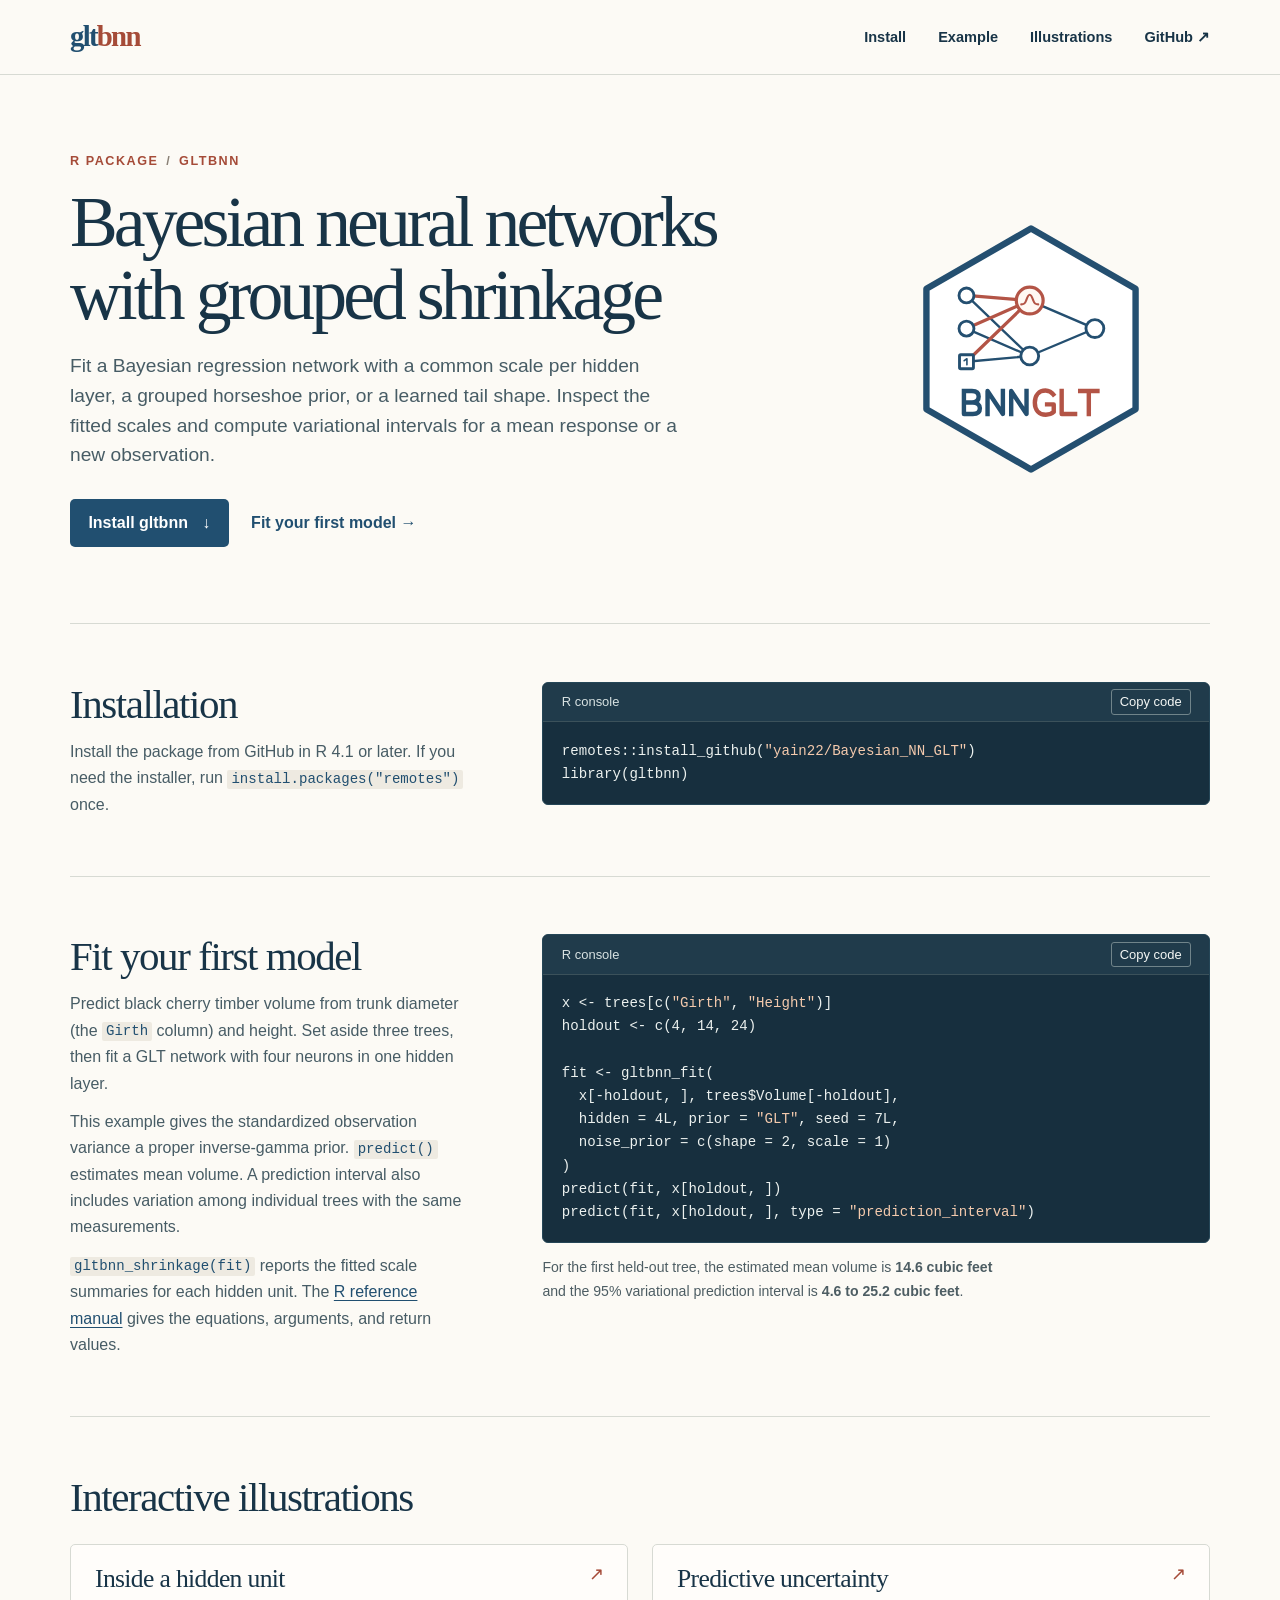
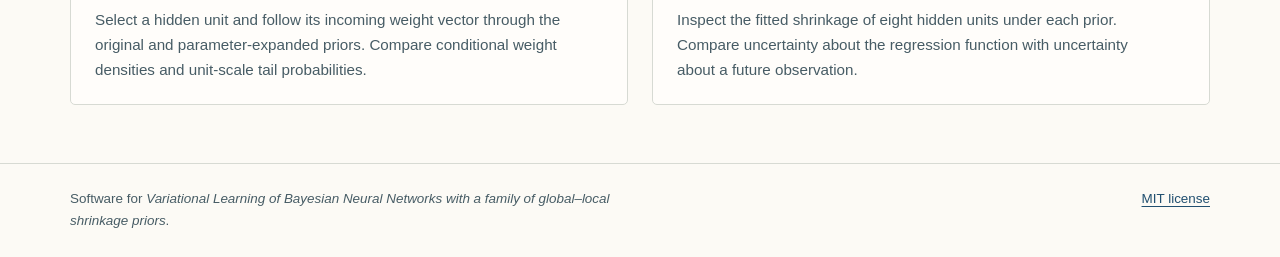
==== docs/index.html @ d86514db "Publish installable gltbnn R package with mathematical and fitted regression illustrations" ====
<!doctype html>
<html lang="en">
<head>
  <meta charset="utf-8">
  <meta name="viewport" content="width=device-width, initial-scale=1">
  <meta name="description" content="Install gltbnn, an R package for Gaussian regression with Bayesian neural networks and grouped shrinkage priors. Fit a model and explore two interactive illustrations.">
  <title>gltbnn · Bayesian neural networks in R</title>
  <link rel="icon" href="assets/mark.svg" type="image/svg+xml">
  <link rel="stylesheet" href="package.css">
</head>
<body>
<a class="skip" href="#content">Skip to content</a>
<header class="topbar">
  <div class="wrap bar-inner">
    <a class="wordmark" href="./" aria-label="gltbnn home">glt<span>bnn</span></a>
    <nav aria-label="Main navigation">
      <a href="#install">Install</a>
      <a href="#example">Example</a>
      <a href="#illustrations">Illustrations</a>
      <a href="https://github.com/yain22/Bayesian_NN_GLT">GitHub <span aria-hidden="true">↗</span></a>
    </nav>
  </div>
</header>

<main id="content" class="wrap">
  <section class="hero" aria-labelledby="hero-title">
    <div class="hero-copy">
      <p class="kicker">R package <span aria-hidden="true">/</span> gltbnn</p>
      <h1 id="hero-title">Bayesian neural networks with grouped shrinkage</h1>
      <p class="intro">Fit a Bayesian regression network with a common scale per hidden layer, a grouped horseshoe prior, or a learned tail shape. Inspect the fitted scales and compute variational intervals for a mean response or a new observation.</p>
      <div class="actions">
        <a class="button" href="#install">Install gltbnn <span aria-hidden="true">↓</span></a>
        <a class="text-link" href="#example">Fit your first model <span aria-hidden="true">→</span></a>
      </div>
    </div>
    <div class="hero-mark"><img src="assets/mark.svg" width="360" height="408" alt="BNN GLT hexagon showing three connections entering one hidden unit"></div>
  </section>

  <section id="install" class="section-grid" aria-labelledby="install-title">
    <div><h2 id="install-title">Installation</h2>
      <p>Install the package from GitHub in R&nbsp;4.1 or later. If you need the installer, run <code>install.packages("remotes")</code> once.</p>
    </div>
    <div class="codebox">
      <div class="codebar"><span>R console</span><button class="copy" hidden type="button" data-code="install-code">Copy code</button></div>
      <pre><code id="install-code">remotes::install_github(<span class="str">"yain22/Bayesian_NN_GLT"</span>)
library(gltbnn)</code></pre>
    </div>
  </section>

  <section id="example" class="section-grid" aria-labelledby="example-title">
    <div><h2 id="example-title">Fit your first model</h2>
      <p>Predict black cherry timber volume from trunk diameter (the <code>Girth</code> column) and height. Set aside three trees, then fit a GLT network with four neurons in one hidden layer.</p>
      <p>This example gives the standardized observation variance a proper inverse-gamma prior. <code>predict()</code> estimates mean volume. A prediction interval also includes variation among individual trees with the same measurements.</p>
      <p><code>gltbnn_shrinkage(fit)</code> reports the fitted scale summaries for each hidden unit. The <a href="reference.pdf">R reference manual</a> gives the equations, arguments, and return values.</p>
    </div>
    <div>
      <div class="codebox">
        <div class="codebar"><span>R console</span><button class="copy" hidden type="button" data-code="fit-code">Copy code</button></div>
        <pre><code id="fit-code">x &lt;- trees[c(<span class="str">"Girth"</span>, <span class="str">"Height"</span>)]
holdout &lt;- c(4, 14, 24)

fit &lt;- gltbnn_fit(
  x[-holdout, ], trees$Volume[-holdout],
  hidden = 4L, prior = <span class="str">"GLT"</span>, seed = 7L,
  noise_prior = c(shape = 2, scale = 1)
)
predict(fit, x[holdout, ])
predict(fit, x[holdout, ], type = <span class="str">"prediction_interval"</span>)</code></pre>
      </div>
      <p class="result-note">For the first held-out tree, the estimated mean volume is <strong>14.6 cubic feet</strong> and the 95% variational prediction interval is <strong>4.6 to 25.2 cubic feet</strong>.</p>
    </div>
  </section>

  <section id="illustrations" class="illustrations" aria-labelledby="illustrations-title">
    <h2 id="illustrations-title">Interactive illustrations</h2>
    <div class="illustration-grid">
      <a href="illustration/" class="topic">
        <h3>Inside a hidden unit <span aria-hidden="true">↗</span></h3>
        <p>Select a hidden unit and follow its incoming weight vector through the original and parameter-expanded priors. Compare conditional weight densities and unit-scale tail probabilities.</p>
      </a>
      <a href="prediction/" class="topic">
        <h3>Predictive uncertainty <span aria-hidden="true">↗</span></h3>
        <p>Inspect the fitted shrinkage of eight hidden units under each prior. Compare uncertainty about the regression function with uncertainty about a future observation.</p>
      </a>
    </div>
  </section>
</main>

<footer><div class="wrap footer-inner"><p>Software for <cite>Variational Learning of Bayesian Neural Networks with a family of global–local shrinkage priors</cite>.</p><a href="https://github.com/yain22/Bayesian_NN_GLT/blob/main/LICENSE.md">MIT license</a></div></footer>
<div id="copy-status" class="sr-only" role="status"></div>
<script>
  if (navigator.clipboard) {
    document.querySelectorAll("[data-code]").forEach((button) => {
      button.hidden = false;
      button.addEventListener("click", async () => {
        const code = document.getElementById(button.dataset.code);
        const status = document.getElementById("copy-status");
        try {
          await navigator.clipboard.writeText(code.textContent);
          button.textContent = "Copied";
          status.textContent = "Code copied to the clipboard.";
        } catch {
          const range = document.createRange();
          range.selectNodeContents(code);
          const selection = window.getSelection();
          selection.removeAllRanges();
          selection.addRange(range);
          button.textContent = "Code selected";
          status.textContent = "Code selected. Use your copy shortcut.";
        }
        window.setTimeout(() => { button.textContent = "Copy code"; }, 2000);
      });
    });
  }
</script>
</body>
</html>
---- docs/package.css ----
:root {
  --paper: #fcfaf5;
  --ink: #183447;
  --navy: #214f70;
  --rust: #a54b38;
  --muted: #475c65;
  --rule: #d7dad3;
  --serif: "Baskervville", "Iowan Old Style", "Palatino Linotype", Palatino, Georgia, serif;
  --sans: "Inter", "Segoe UI", Arial, sans-serif;
  --mono: "IBM Plex Mono", Consolas, monospace;
}
* { box-sizing: border-box; }
html { scroll-padding-top: 1rem; }
body { margin: 0; background: var(--paper); color: var(--ink); font: 1rem/1.65 var(--sans); }
a { color: var(--navy); text-underline-offset: .2em; }
a:hover { color: var(--rust); }
a:focus-visible, button:focus-visible { outline: 3px solid #d1884e; outline-offset: 5px; }
.wrap { width: min(1140px, calc(100% - clamp(2rem, 9vw, 8rem))); margin-inline: auto; }
.topbar { border-bottom: 1px solid var(--rule); }
.bar-inner, .footer-inner, .actions, nav { display: flex; align-items: center; }
.bar-inner { justify-content: space-between; min-height: 4.6rem; gap: 1rem; }
.wordmark { font: bold 1.8rem/1 var(--serif); letter-spacing: -.06em; text-decoration: none; }
.wordmark span { color: var(--rust); }
nav { flex-wrap: wrap; justify-content: flex-end; gap: clamp(.75rem, 2.5vw, 2.25rem); }
nav a { font-size: .91rem; font-weight: 600; color: var(--ink); text-decoration: none; }
nav a:hover, .text-link:hover, footer a:hover { text-decoration: underline; }
.hero { display: grid; grid-template-columns: minmax(0, 1.6fr) minmax(0, .8fr); align-items: center; gap: clamp(1rem, 5vw, 5rem); padding-block: clamp(2.5rem, 6vw, 5rem); }
.kicker { margin: 0 0 .85rem; color: var(--rust); text-transform: uppercase; font-size: .79rem; font-weight: 700; letter-spacing: .12em; }
.kicker span { padding-inline: .22em; color: #8a8176; }
h1, h2, h3 { font-family: var(--serif); font-weight: 500; color: var(--ink); }
h1 { margin: 0; font-size: clamp(2.8rem, 5.6vw, 5rem); line-height: 1.02; letter-spacing: -.055em; text-wrap: balance; }
.intro { margin: 1.2rem 0 0; max-width: 57ch; font-size: clamp(1.03rem, 1.6vw, 1.2rem); color: var(--muted); line-height: 1.55; }
.actions { gap: 1.4rem; flex-wrap: wrap; margin-top: 1.8rem; }
.button { display: inline-flex; align-items: center; gap: .9rem; background: var(--navy); color: #fff; border-radius: 5px; padding: .66rem 1.15rem; text-decoration: none; font-weight: 600; }
.button:hover { background: #163d55; color: #fff; }
.text-link { font-weight: 600; text-decoration: none; }
.hero-mark { display: grid; place-items: center; }
.hero-mark img { width: clamp(135px, 19vw, 230px); max-width: 96%; height: auto; }
.section-grid, .illustrations { border-top: 1px solid var(--rule); padding-block: clamp(2rem, 5vw, 3.6rem); }
.section-grid { display: grid; grid-template-columns: minmax(0, .8fr) minmax(0, 1.35fr); column-gap: clamp(2rem, 6vw, 6rem); align-items: start; }
h2 { margin: 0 0 .6rem; font-size: clamp(1.85rem, 3.2vw, 2.75rem); line-height: 1.1; letter-spacing: -.035em; }
.section-grid p, .topic p { margin: .75rem 0 0; max-width: 58ch; color: var(--muted); }
code { font-family: var(--mono); }
p code { color: var(--navy); background: #eeeae1; padding: .1em .28em; border-radius: .15em; font-size: .88em; overflow-wrap: anywhere; }
.codebox { min-width: 0; border: 1px solid #254657; border-radius: 6px; overflow: hidden; background: #172f3e; color: #ecf1ef; }
.codebar { display: flex; align-items: center; justify-content: space-between; min-height: 2.45rem; padding: 0 1.15rem; border-bottom: 1px solid #3b515a; background: #203b4b; color: #d8e2e2; font: .81rem/1.2 var(--sans); }
.copy { background: transparent; border: 1px solid #70848a; color: #f4f7f5; padding: .25rem .5rem; border-radius: 3px; font: inherit; cursor: pointer; }
.copy:hover { background: #335466; }
pre { margin: 0; padding: 1.1rem 1.15rem; font: .88rem/1.65 var(--mono); overflow-x: auto; tab-size: 2; }
.str { color: #f4caad; }
.section-grid .result-note { color: #4d5d63; font-size: .88rem; margin-top: .85rem; }
.illustration-grid { display: grid; grid-template-columns: 1fr 1fr; gap: 1.5rem; margin-top: 1.5rem; }
.topic { padding: 1.2rem 1.5rem 1.4rem; text-decoration: none; border: 1px solid var(--rule); border-radius: 5px; background: #fffdfa; }
.topic:hover { border-color: #7390a0; }
h3 { display: flex; justify-content: space-between; gap: 1rem; font-size: 1.6rem; line-height: 1.2; letter-spacing: -.025em; margin: 0; }
.topic h3 span { font: 1.1rem var(--sans); color: var(--rust); }
.topic p { font-size: .95rem; }
footer { border-top: 1px solid var(--rule); }
.footer-inner { align-items: baseline; justify-content: space-between; gap: 2rem; padding-block: 1.5rem; color: var(--muted); font-size: .84rem; }
.footer-inner p { margin: 0; max-width: 75ch; }
.footer-inner a { white-space: nowrap; }
.sr-only, .skip:not(:focus) { position: absolute; width: 1px; height: 1px; clip-path: inset(50%); overflow: hidden; white-space: nowrap; }
.skip:focus { position: absolute; top: .5rem; left: .5rem; padding: .5rem; background: white; }
@media (max-width: 760px) {
  .section-grid { grid-template-columns: minmax(0, 1fr); gap: 1.2rem; }
  .hero { grid-template-columns: minmax(0, 1fr) minmax(110px, .36fr); }
  .illustration-grid { gap: .8rem; }
}
@media (max-width: 560px) {
  .bar-inner { padding-block: .85rem; align-items: baseline; flex-wrap: wrap; gap: .6rem 1rem; }
  nav a { font-size: .82rem; }
  .hero { grid-template-columns: 1fr; position: relative; padding-top: 1.9rem; }
  .hero-mark { position: absolute; top: 1rem; right: 0; }
  .hero-mark img { width: 55px; }
  .kicker { margin-bottom: 1.5rem; }
  h1 { font-size: clamp(2.5rem, 9.5vw, 3.1rem); }
  .intro { margin-top: .9rem; }
  .actions { gap: 1rem; margin-top: 1.25rem; }
  .illustration-grid { grid-template-columns: 1fr; }
  .footer-inner { flex-wrap: wrap; gap: .75rem; }
  pre { padding: .85rem; font-size: .79rem; }
}
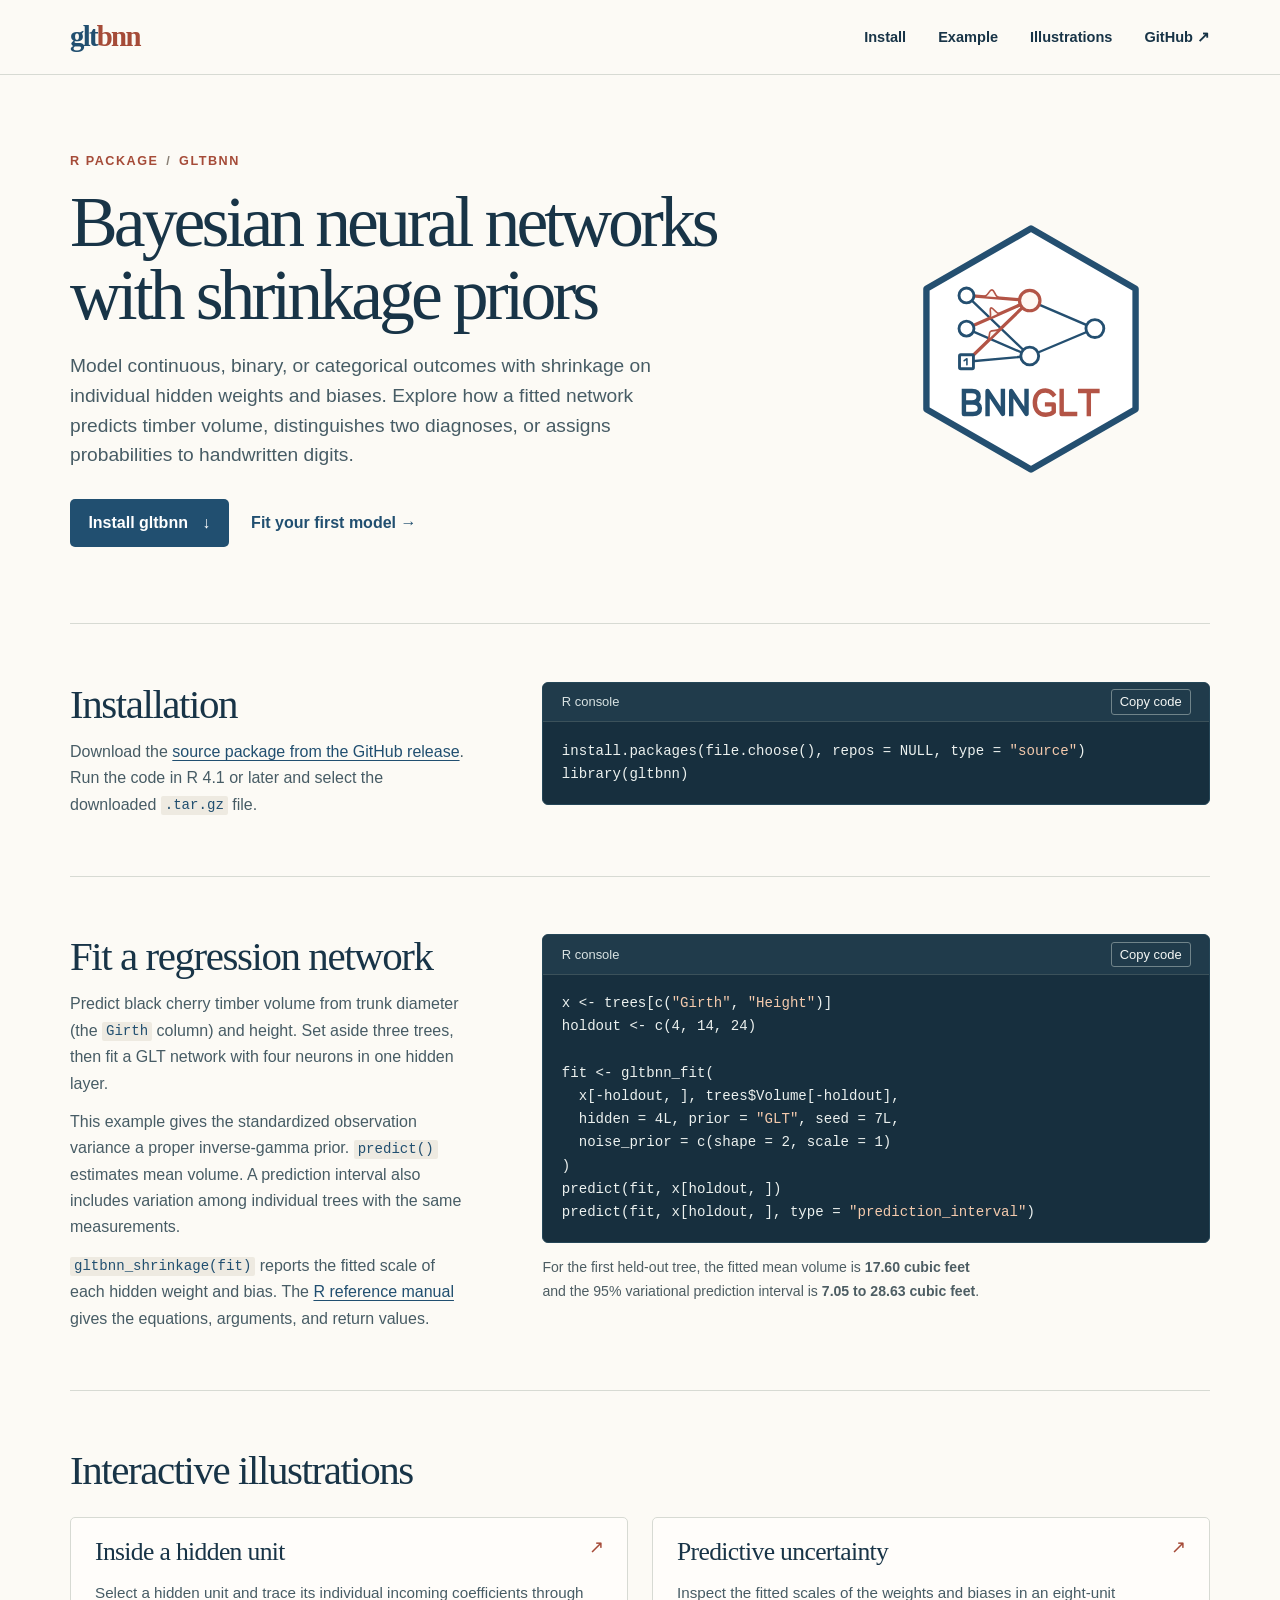
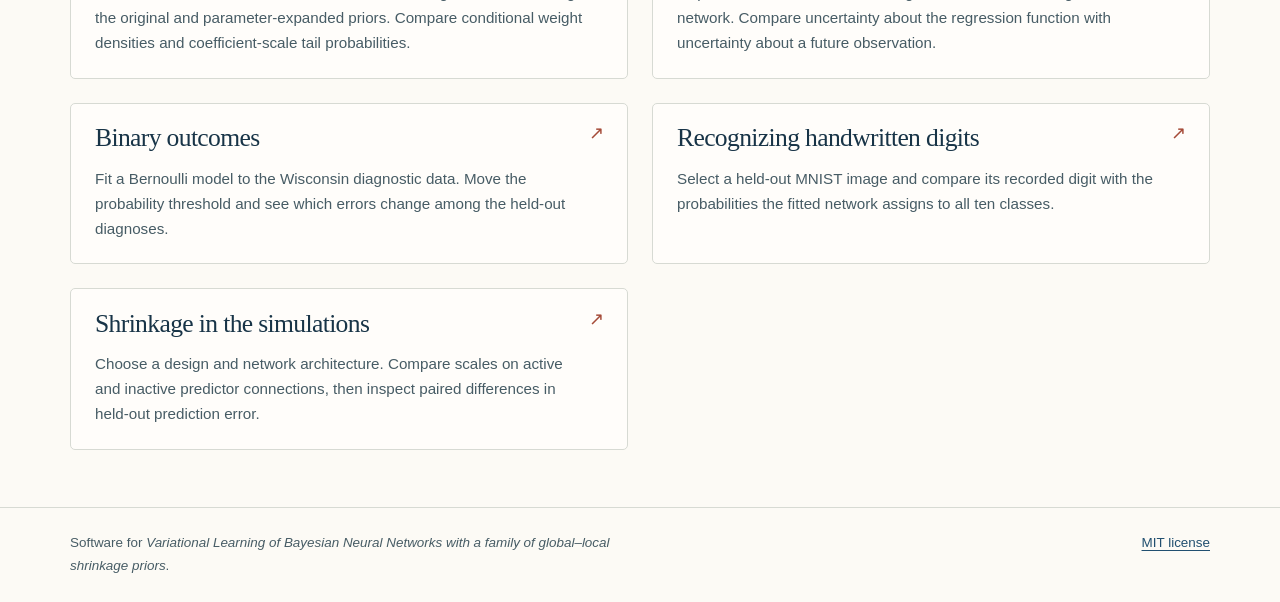
==== commit 9e3a10c3: "Fit coefficient-specific shrinkage priors and publish verified examples" ====
--- a/docs/index.html
+++ b/docs/index.html
@@ -3,7 +3,7 @@
 <head>
   <meta charset="utf-8">
   <meta name="viewport" content="width=device-width, initial-scale=1">
-  <meta name="description" content="Install gltbnn, an R package for Gaussian regression with Bayesian neural networks and grouped shrinkage priors. Fit a model and explore two interactive illustrations.">
+  <meta name="description" content="Fit Bayesian neural networks with shrinkage on individual weights and biases in R. Explore Gaussian regression, binary classification and handwritten digit recognition.">
   <title>gltbnn · Bayesian neural networks in R</title>
   <link rel="icon" href="assets/mark.svg" type="image/svg+xml">
   <link rel="stylesheet" href="package.css">
@@ -26,8 +26,8 @@
   <section class="hero" aria-labelledby="hero-title">
     <div class="hero-copy">
       <p class="kicker">R package <span aria-hidden="true">/</span> gltbnn</p>
-      <h1 id="hero-title">Bayesian neural networks with grouped shrinkage</h1>
-      <p class="intro">Fit a Bayesian regression network with a common scale per hidden layer, a grouped horseshoe prior, or a learned tail shape. Inspect the fitted scales and compute variational intervals for a mean response or a new observation.</p>
+      <h1 id="hero-title">Bayesian neural networks with shrinkage priors</h1>
+      <p class="intro">Model continuous, binary, or categorical outcomes with shrinkage on individual hidden weights and biases. Explore how a fitted network predicts timber volume, distinguishes two diagnoses, or assigns probabilities to handwritten digits.</p>
       <div class="actions">
         <a class="button" href="#install">Install gltbnn <span aria-hidden="true">↓</span></a>
         <a class="text-link" href="#example">Fit your first model <span aria-hidden="true">→</span></a>
@@ -38,20 +38,20 @@
 
   <section id="install" class="section-grid" aria-labelledby="install-title">
     <div><h2 id="install-title">Installation</h2>
-      <p>Install the package from GitHub in R&nbsp;4.1 or later. If you need the installer, run <code>install.packages("remotes")</code> once.</p>
+      <p>Download the <a href="https://github.com/yain22/Bayesian_NN_GLT/releases/latest">source package from the GitHub release</a>. Run the code in R&nbsp;4.1 or later and select the downloaded <code>.tar.gz</code> file.</p>
     </div>
     <div class="codebox">
       <div class="codebar"><span>R console</span><button class="copy" hidden type="button" data-code="install-code">Copy code</button></div>
-      <pre><code id="install-code">remotes::install_github(<span class="str">"yain22/Bayesian_NN_GLT"</span>)
+      <pre><code id="install-code">install.packages(file.choose(), repos = NULL, type = <span class="str">"source"</span>)
 library(gltbnn)</code></pre>
     </div>
   </section>
 
   <section id="example" class="section-grid" aria-labelledby="example-title">
-    <div><h2 id="example-title">Fit your first model</h2>
+    <div><h2 id="example-title">Fit a regression network</h2>
       <p>Predict black cherry timber volume from trunk diameter (the <code>Girth</code> column) and height. Set aside three trees, then fit a GLT network with four neurons in one hidden layer.</p>
       <p>This example gives the standardized observation variance a proper inverse-gamma prior. <code>predict()</code> estimates mean volume. A prediction interval also includes variation among individual trees with the same measurements.</p>
-      <p><code>gltbnn_shrinkage(fit)</code> reports the fitted scale summaries for each hidden unit. The <a href="reference.pdf">R reference manual</a> gives the equations, arguments, and return values.</p>
+      <p><code>gltbnn_shrinkage(fit)</code> reports the fitted scale of each hidden weight and bias. The <a href="reference.pdf">R reference manual</a> gives the equations, arguments, and return values.</p>
     </div>
     <div>
       <div class="codebox">
@@ -67,7 +67,7 @@
 predict(fit, x[holdout, ])
 predict(fit, x[holdout, ], type = <span class="str">"prediction_interval"</span>)</code></pre>
       </div>
-      <p class="result-note">For the first held-out tree, the estimated mean volume is <strong>14.6 cubic feet</strong> and the 95% variational prediction interval is <strong>4.6 to 25.2 cubic feet</strong>.</p>
+      <p class="result-note">For the first held-out tree, the fitted mean volume is <strong>17.60 cubic feet</strong> and the 95% variational prediction interval is <strong>7.05 to 28.63 cubic feet</strong>.</p>
     </div>
   </section>
 
@@ -76,11 +76,23 @@
     <div class="illustration-grid">
       <a href="illustration/" class="topic">
         <h3>Inside a hidden unit <span aria-hidden="true">↗</span></h3>
-        <p>Select a hidden unit and follow its incoming weight vector through the original and parameter-expanded priors. Compare conditional weight densities and unit-scale tail probabilities.</p>
+        <p>Select a hidden unit and trace its individual incoming coefficients through the original and parameter-expanded priors. Compare conditional weight densities and coefficient-scale tail probabilities.</p>
       </a>
       <a href="prediction/" class="topic">
         <h3>Predictive uncertainty <span aria-hidden="true">↗</span></h3>
-        <p>Inspect the fitted shrinkage of eight hidden units under each prior. Compare uncertainty about the regression function with uncertainty about a future observation.</p>
+        <p>Inspect the fitted scales of the weights and biases in an eight-unit network. Compare uncertainty about the regression function with uncertainty about a future observation.</p>
+      </a>
+      <a href="classification/#binary" class="topic">
+        <h3>Binary outcomes <span aria-hidden="true">↗</span></h3>
+        <p>Fit a Bernoulli model to the Wisconsin diagnostic data. Move the probability threshold and see which errors change among the held-out diagnoses.</p>
+      </a>
+      <a href="classification/#mnist" class="topic">
+        <h3>Recognizing handwritten digits <span aria-hidden="true">↗</span></h3>
+        <p>Select a held-out MNIST image and compare its recorded digit with the probabilities the fitted network assigns to all ten classes.</p>
+      </a>
+      <a href="study/" class="topic">
+        <h3>Shrinkage in the simulations <span aria-hidden="true">↗</span></h3>
+        <p>Choose a design and network architecture. Compare scales on active and inactive predictor connections, then inspect paired differences in held-out prediction error.</p>
       </a>
     </div>
   </section>
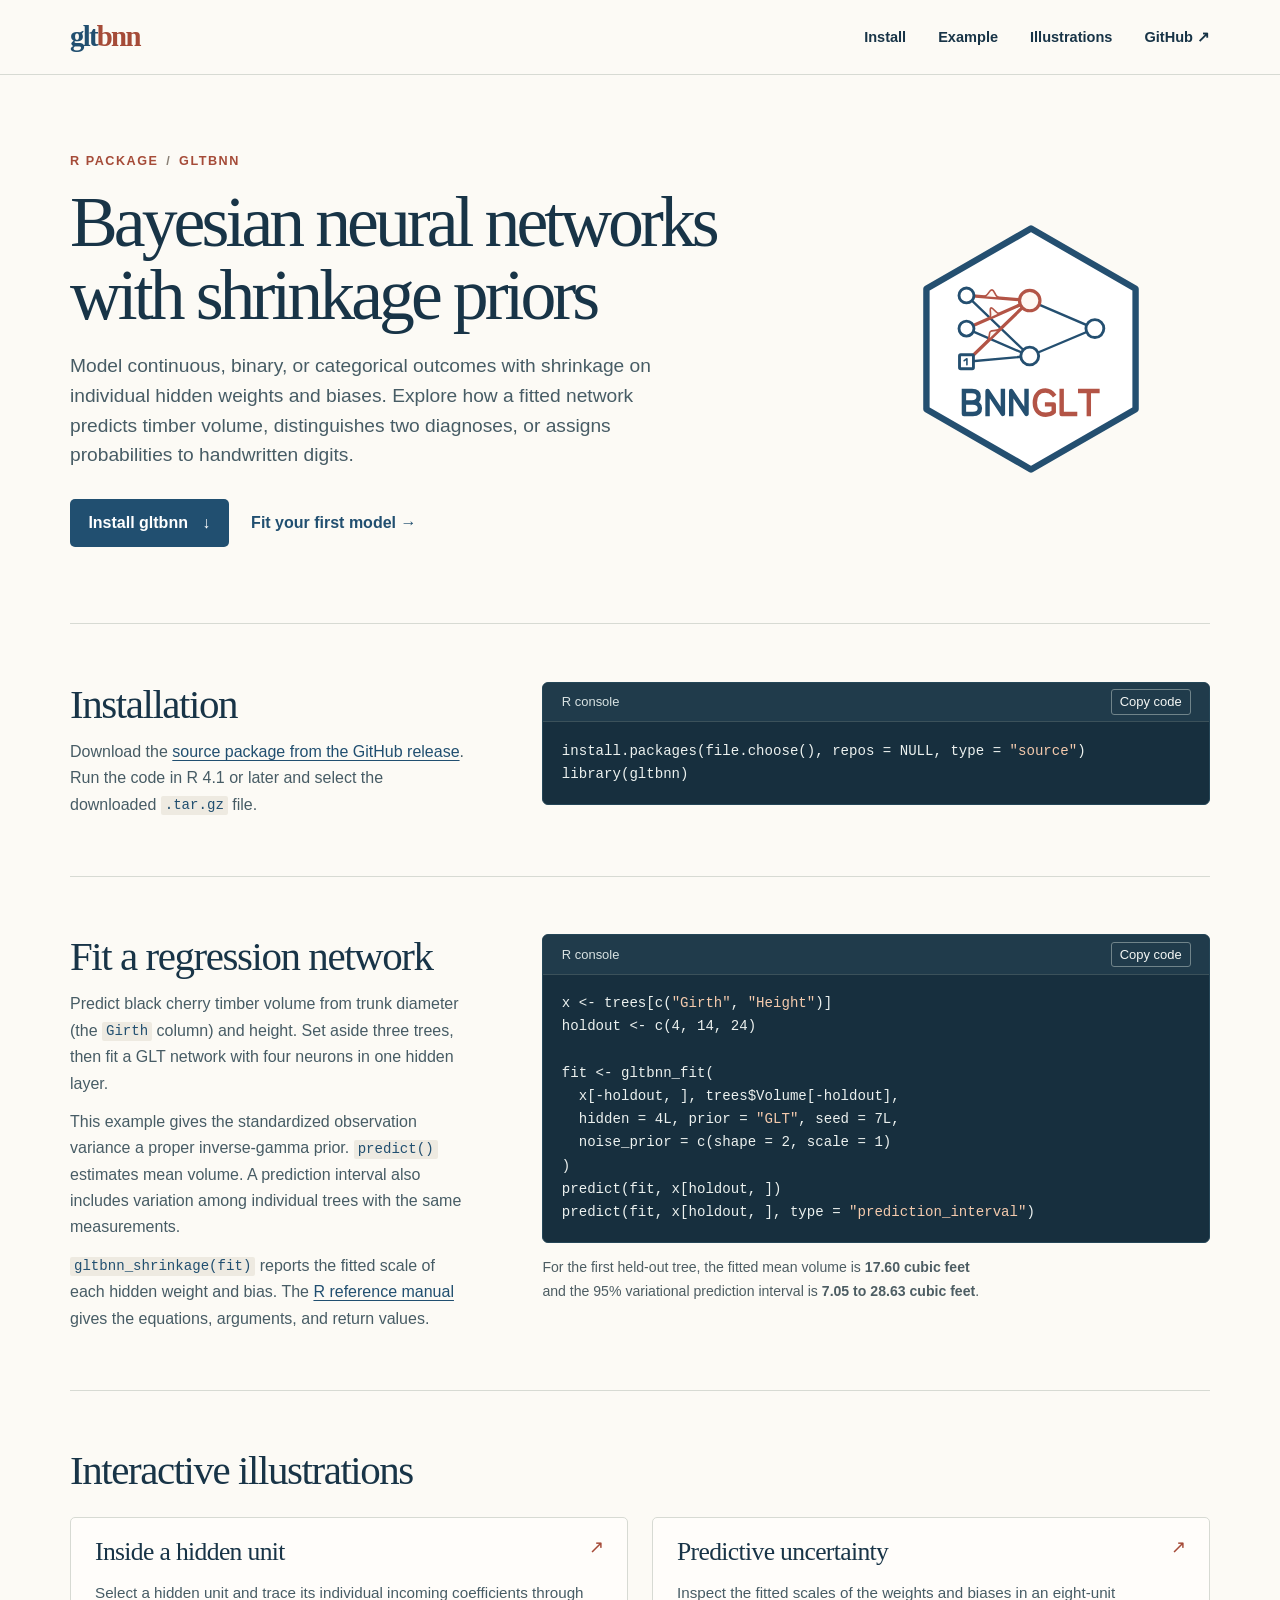
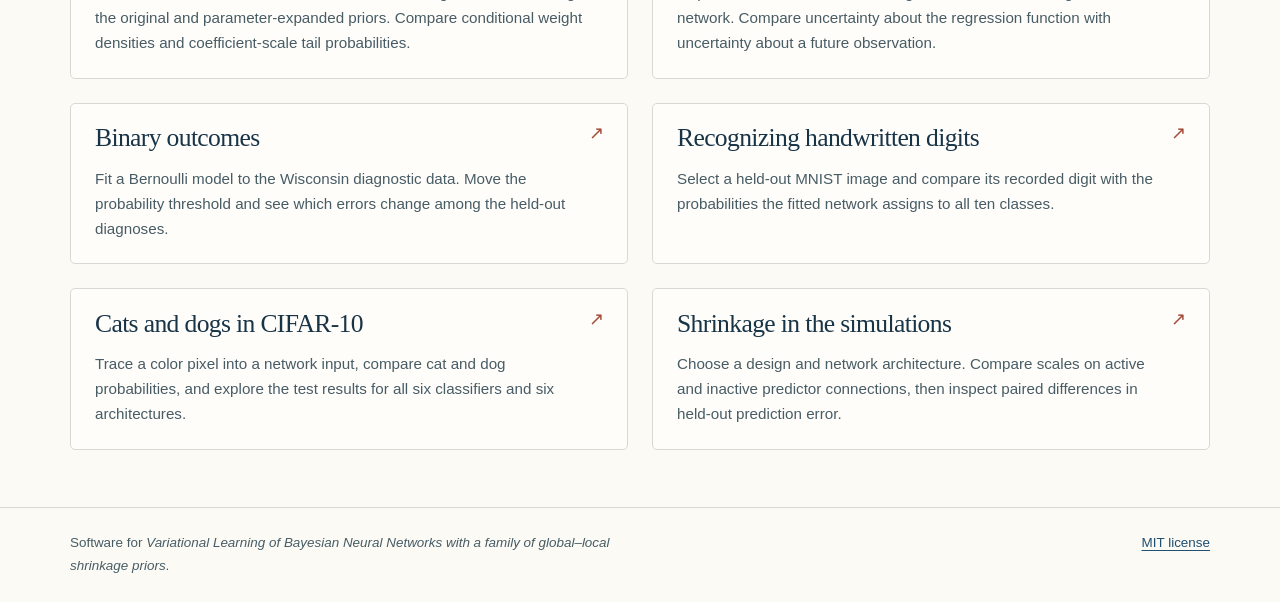
==== commit b9f4b414: "Add reproducible CIFAR-10 cat and dog classification explorer" ====
--- a/docs/index.html
+++ b/docs/index.html
@@ -90,6 +90,10 @@
         <h3>Recognizing handwritten digits <span aria-hidden="true">↗</span></h3>
         <p>Select a held-out MNIST image and compare its recorded digit with the probabilities the fitted network assigns to all ten classes.</p>
       </a>
+      <a href="classification/cifar/" class="topic">
+        <h3>Cats and dogs in CIFAR-10 <span aria-hidden="true">↗</span></h3>
+        <p>Trace a color pixel into a network input, compare cat and dog probabilities, and explore the test results for all six classifiers and six architectures.</p>
+      </a>
       <a href="study/" class="topic">
         <h3>Shrinkage in the simulations <span aria-hidden="true">↗</span></h3>
         <p>Choose a design and network architecture. Compare scales on active and inactive predictor connections, then inspect paired differences in held-out prediction error.</p>
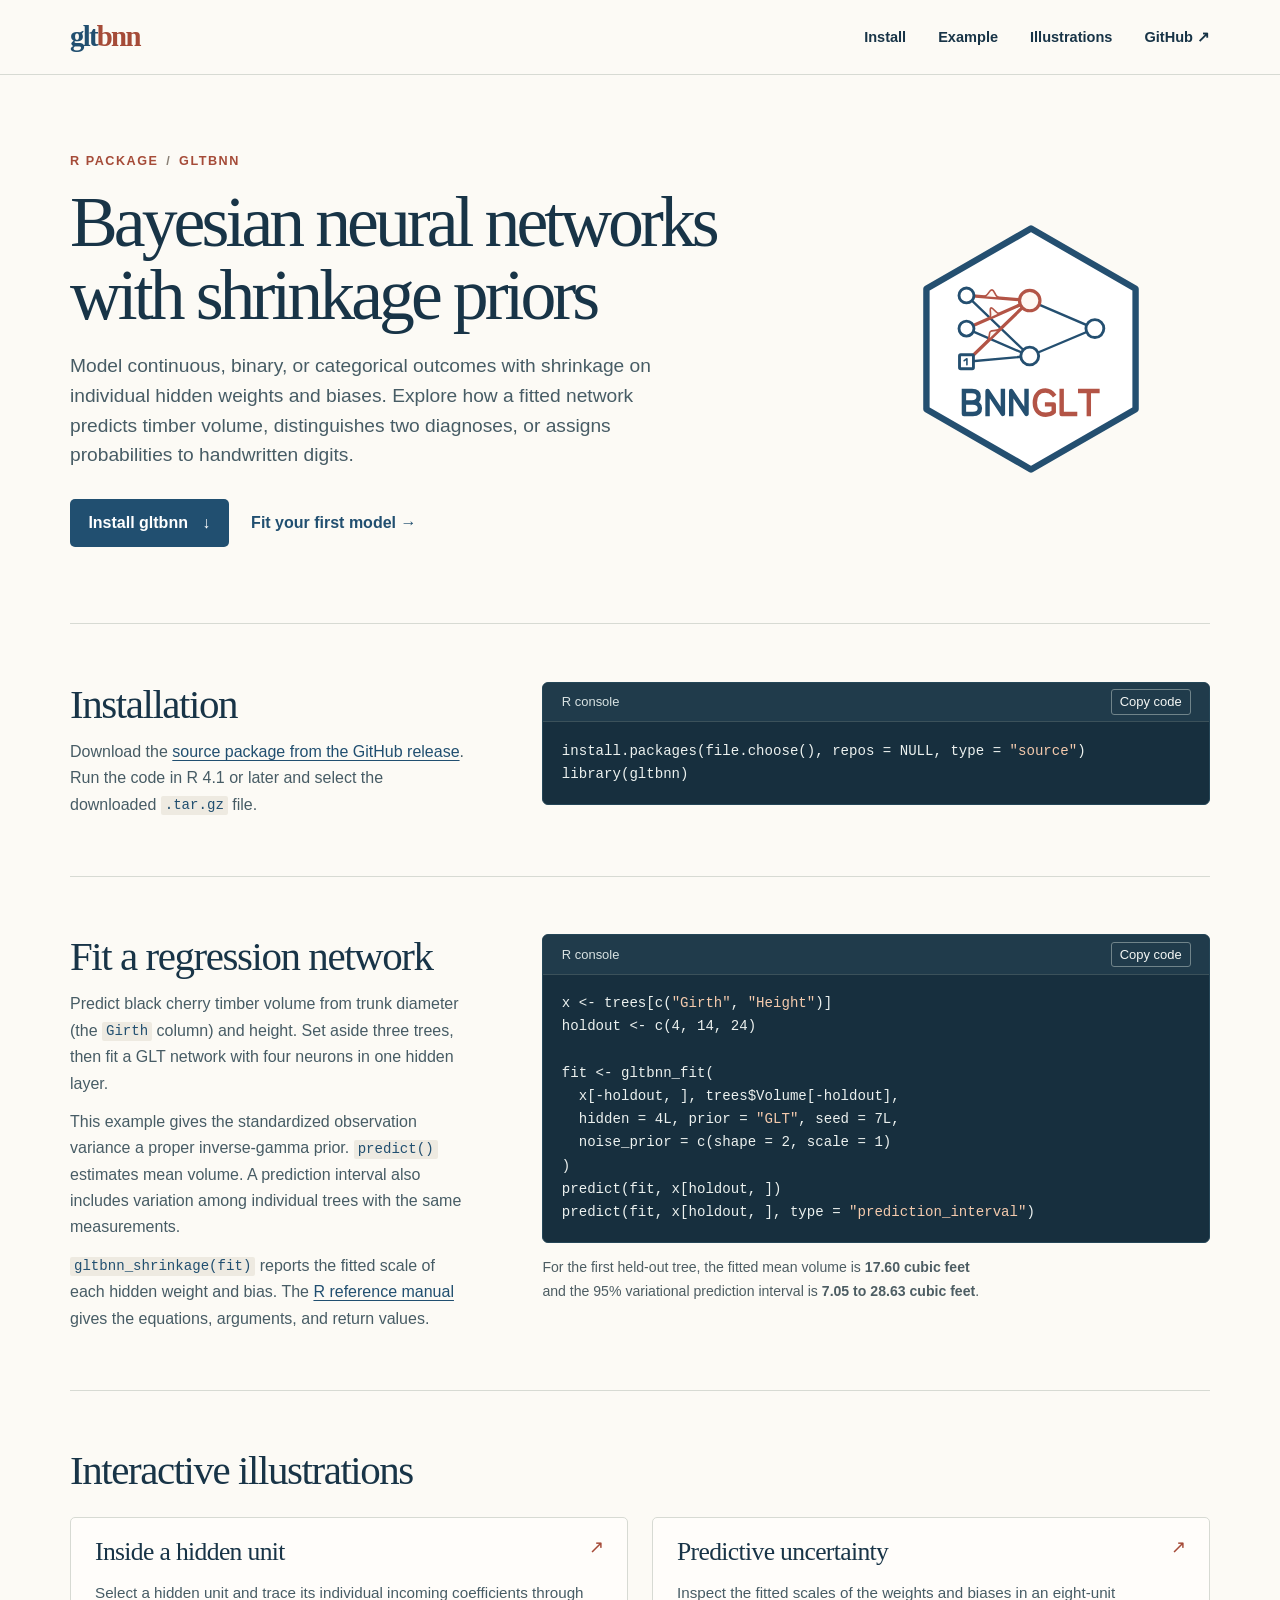
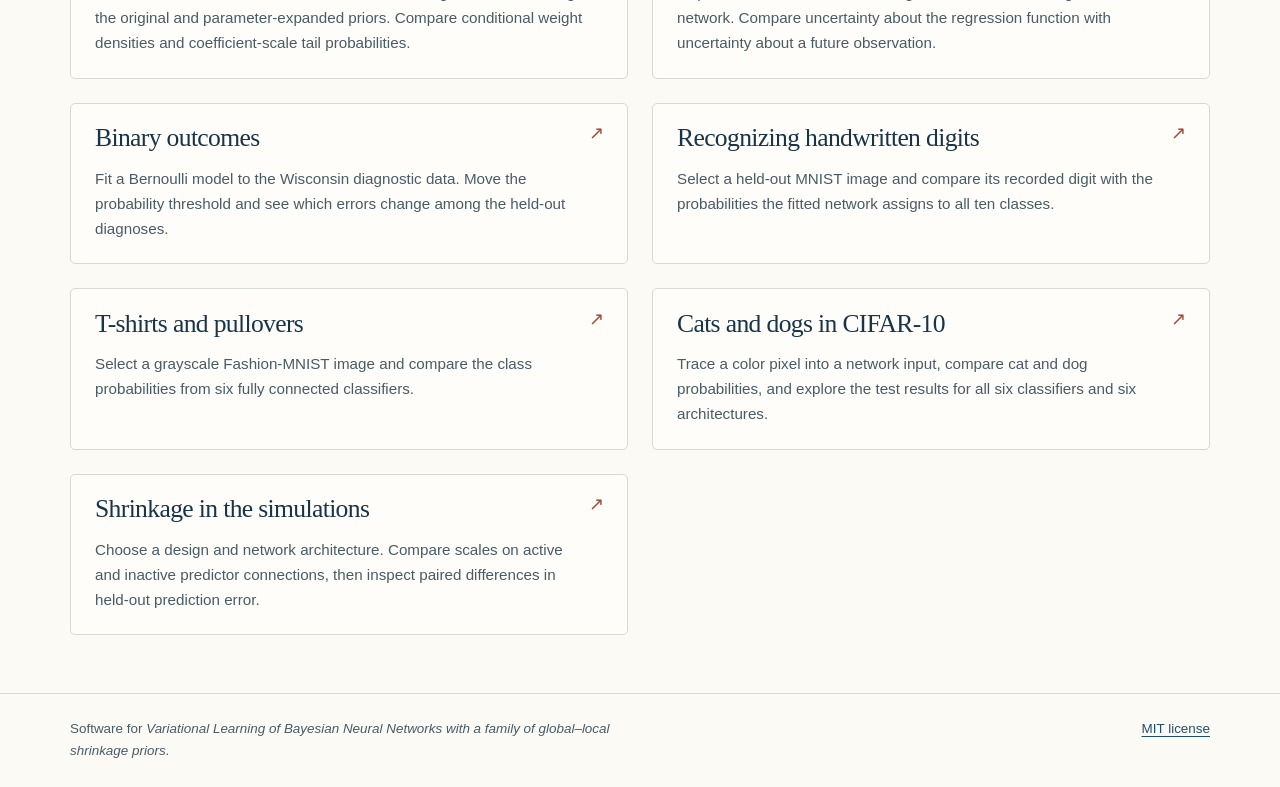
==== commit 4fe88939: "Add the full Fashion-MNIST binary comparison and interactive predictions" ====
--- a/docs/index.html
+++ b/docs/index.html
@@ -90,6 +90,10 @@
         <h3>Recognizing handwritten digits <span aria-hidden="true">↗</span></h3>
         <p>Select a held-out MNIST image and compare its recorded digit with the probabilities the fitted network assigns to all ten classes.</p>
       </a>
+      <a href="classification/fashion/" class="topic">
+        <h3>T-shirts and pullovers <span aria-hidden="true">↗</span></h3>
+        <p>Select a grayscale Fashion-MNIST image and compare the class probabilities from six fully connected classifiers.</p>
+      </a>
       <a href="classification/cifar/" class="topic">
         <h3>Cats and dogs in CIFAR-10 <span aria-hidden="true">↗</span></h3>
         <p>Trace a color pixel into a network input, compare cat and dog probabilities, and explore the test results for all six classifiers and six architectures.</p>
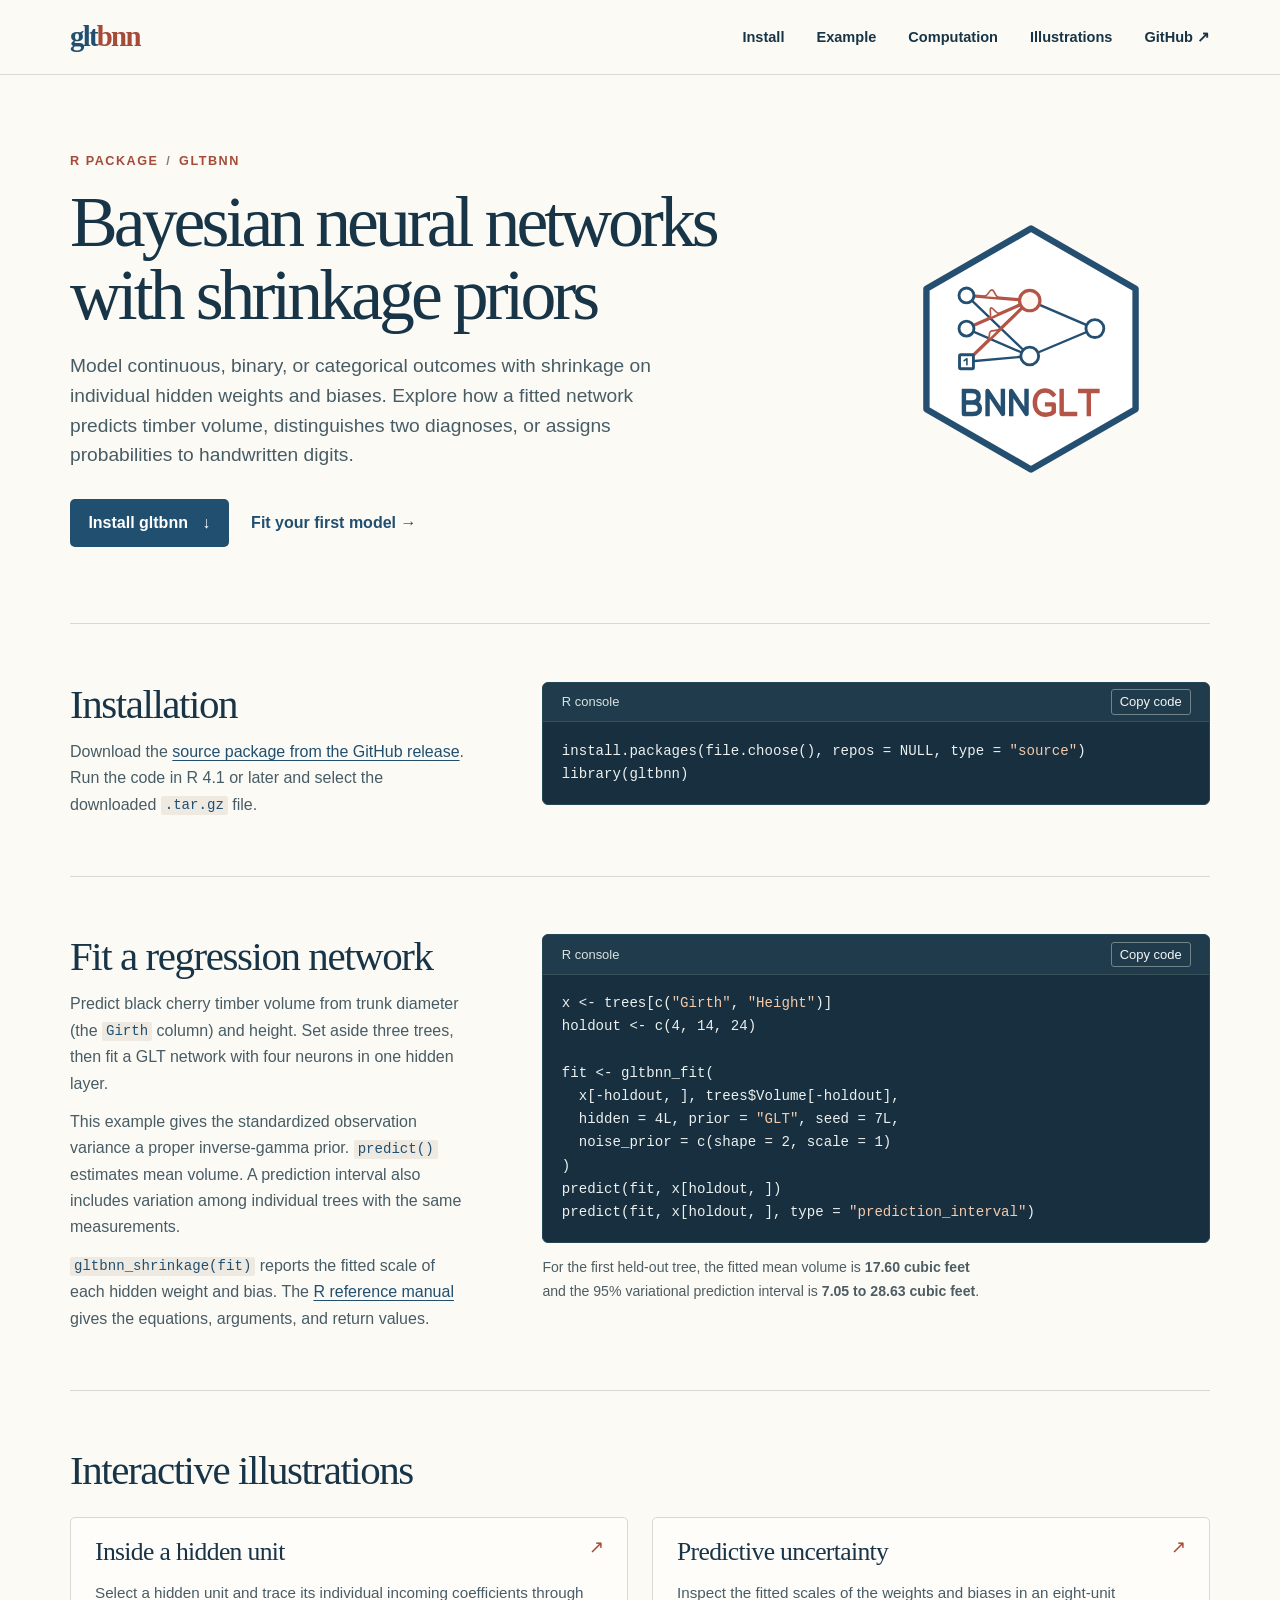
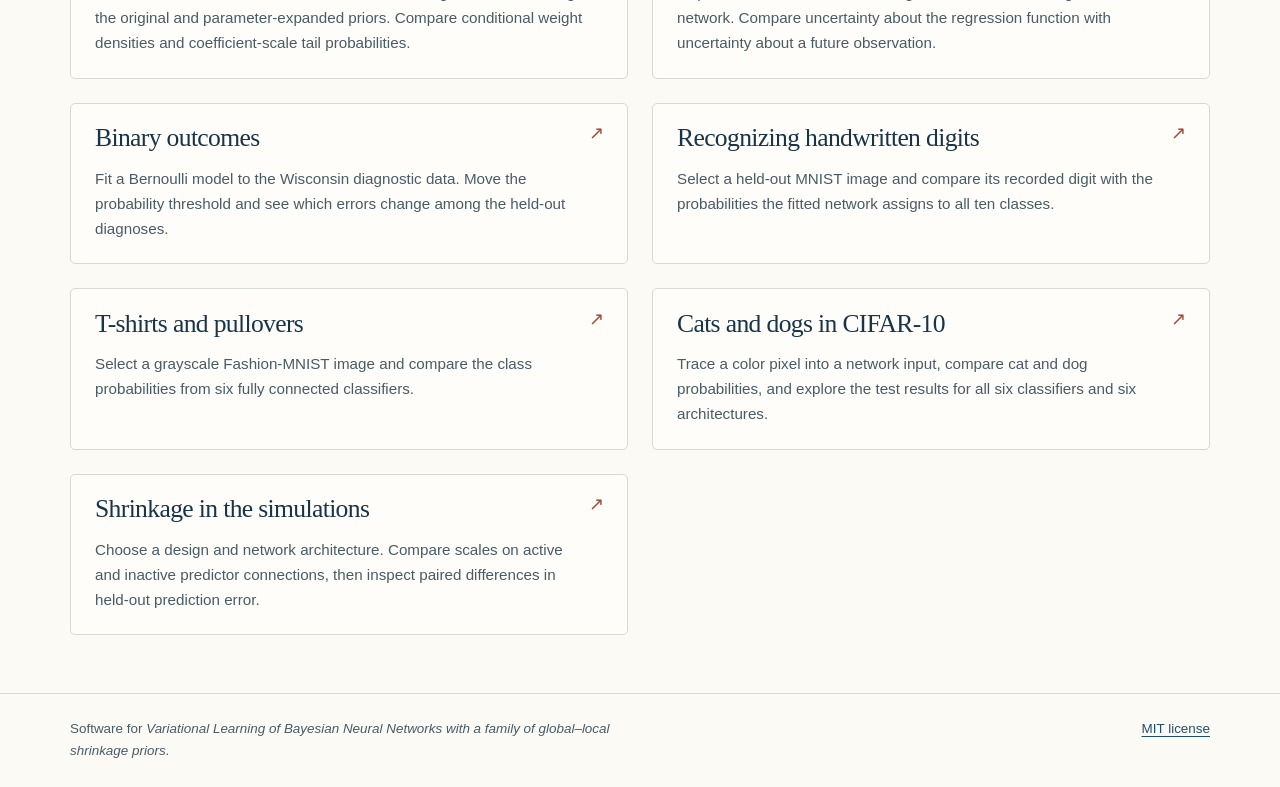
==== commit 1fee41ee: "Document G, GL and GLT fitting and reproduce the numerical check" ====
--- a/docs/index.html
+++ b/docs/index.html
@@ -16,6 +16,7 @@
     <nav aria-label="Main navigation">
       <a href="#install">Install</a>
       <a href="#example">Example</a>
+      <a href="computation/">Computation</a>
       <a href="#illustrations">Illustrations</a>
       <a href="https://github.com/yain22/Bayesian_NN_GLT">GitHub <span aria-hidden="true">↗</span></a>
     </nav>
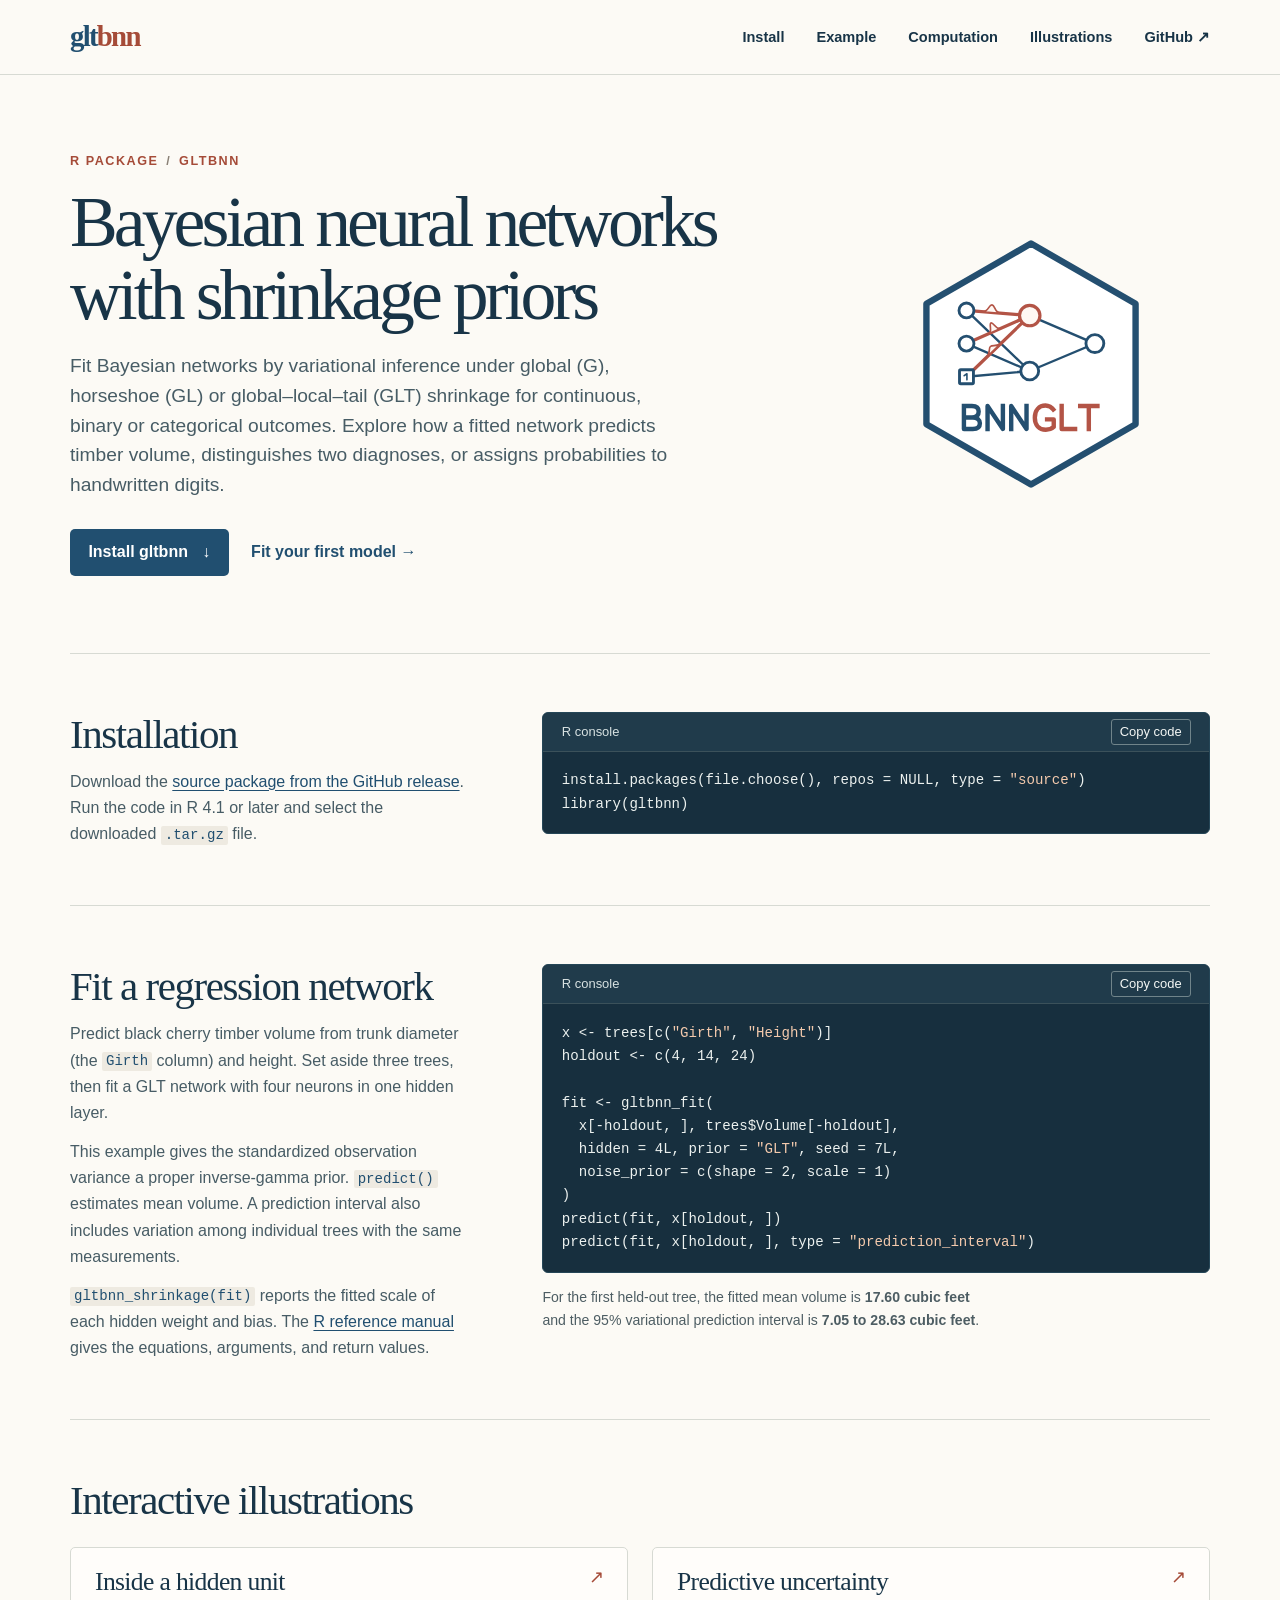
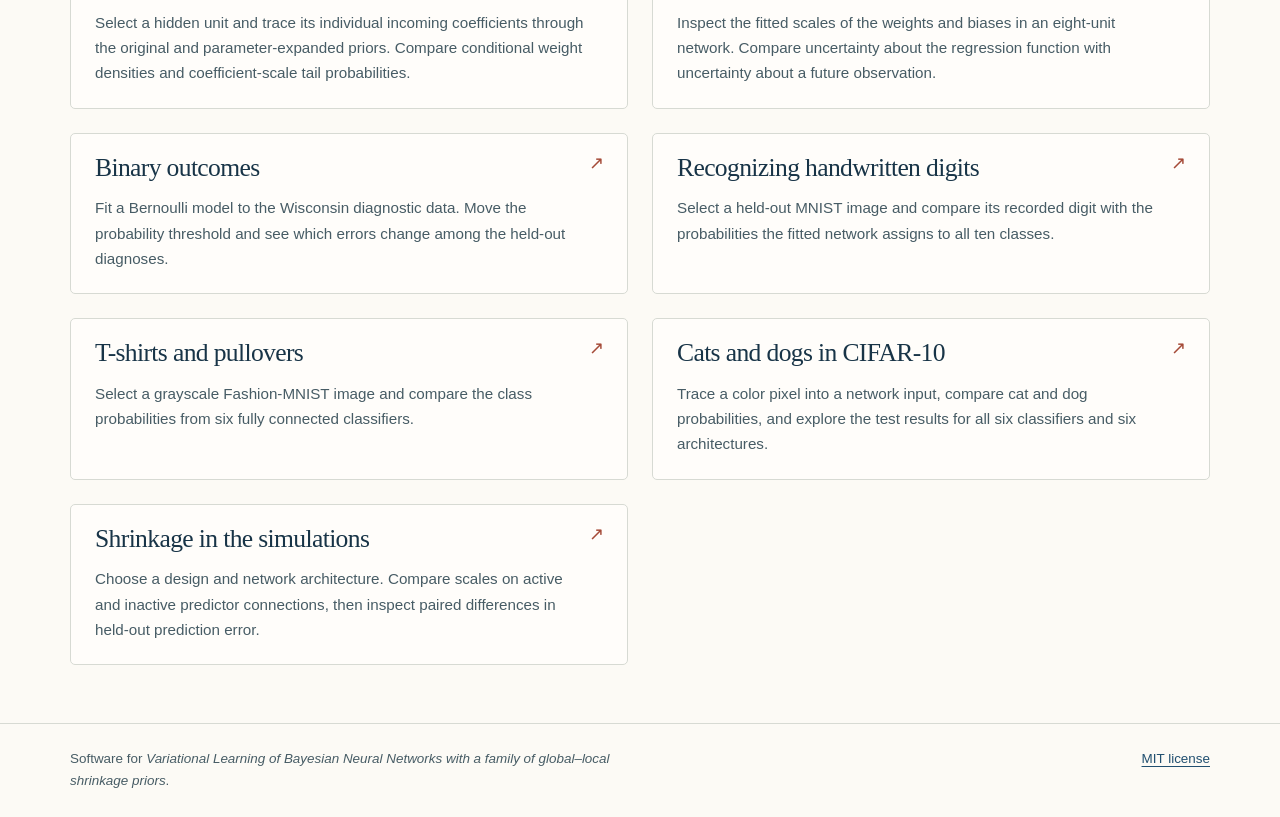
==== commit 0fc7edfb: "Align the companion with the manuscript and replay the recorded ELBO traces" ====
--- a/docs/index.html
+++ b/docs/index.html
@@ -28,7 +28,7 @@
     <div class="hero-copy">
       <p class="kicker">R package <span aria-hidden="true">/</span> gltbnn</p>
       <h1 id="hero-title">Bayesian neural networks with shrinkage priors</h1>
-      <p class="intro">Model continuous, binary, or categorical outcomes with shrinkage on individual hidden weights and biases. Explore how a fitted network predicts timber volume, distinguishes two diagnoses, or assigns probabilities to handwritten digits.</p>
+      <p class="intro">Fit Bayesian networks by variational inference under global (G), horseshoe (GL) or global–local–tail (GLT) shrinkage for continuous, binary or categorical outcomes. Explore how a fitted network predicts timber volume, distinguishes two diagnoses, or assigns probabilities to handwritten digits.</p>
       <div class="actions">
         <a class="button" href="#install">Install gltbnn <span aria-hidden="true">↓</span></a>
         <a class="text-link" href="#example">Fit your first model <span aria-hidden="true">→</span></a>
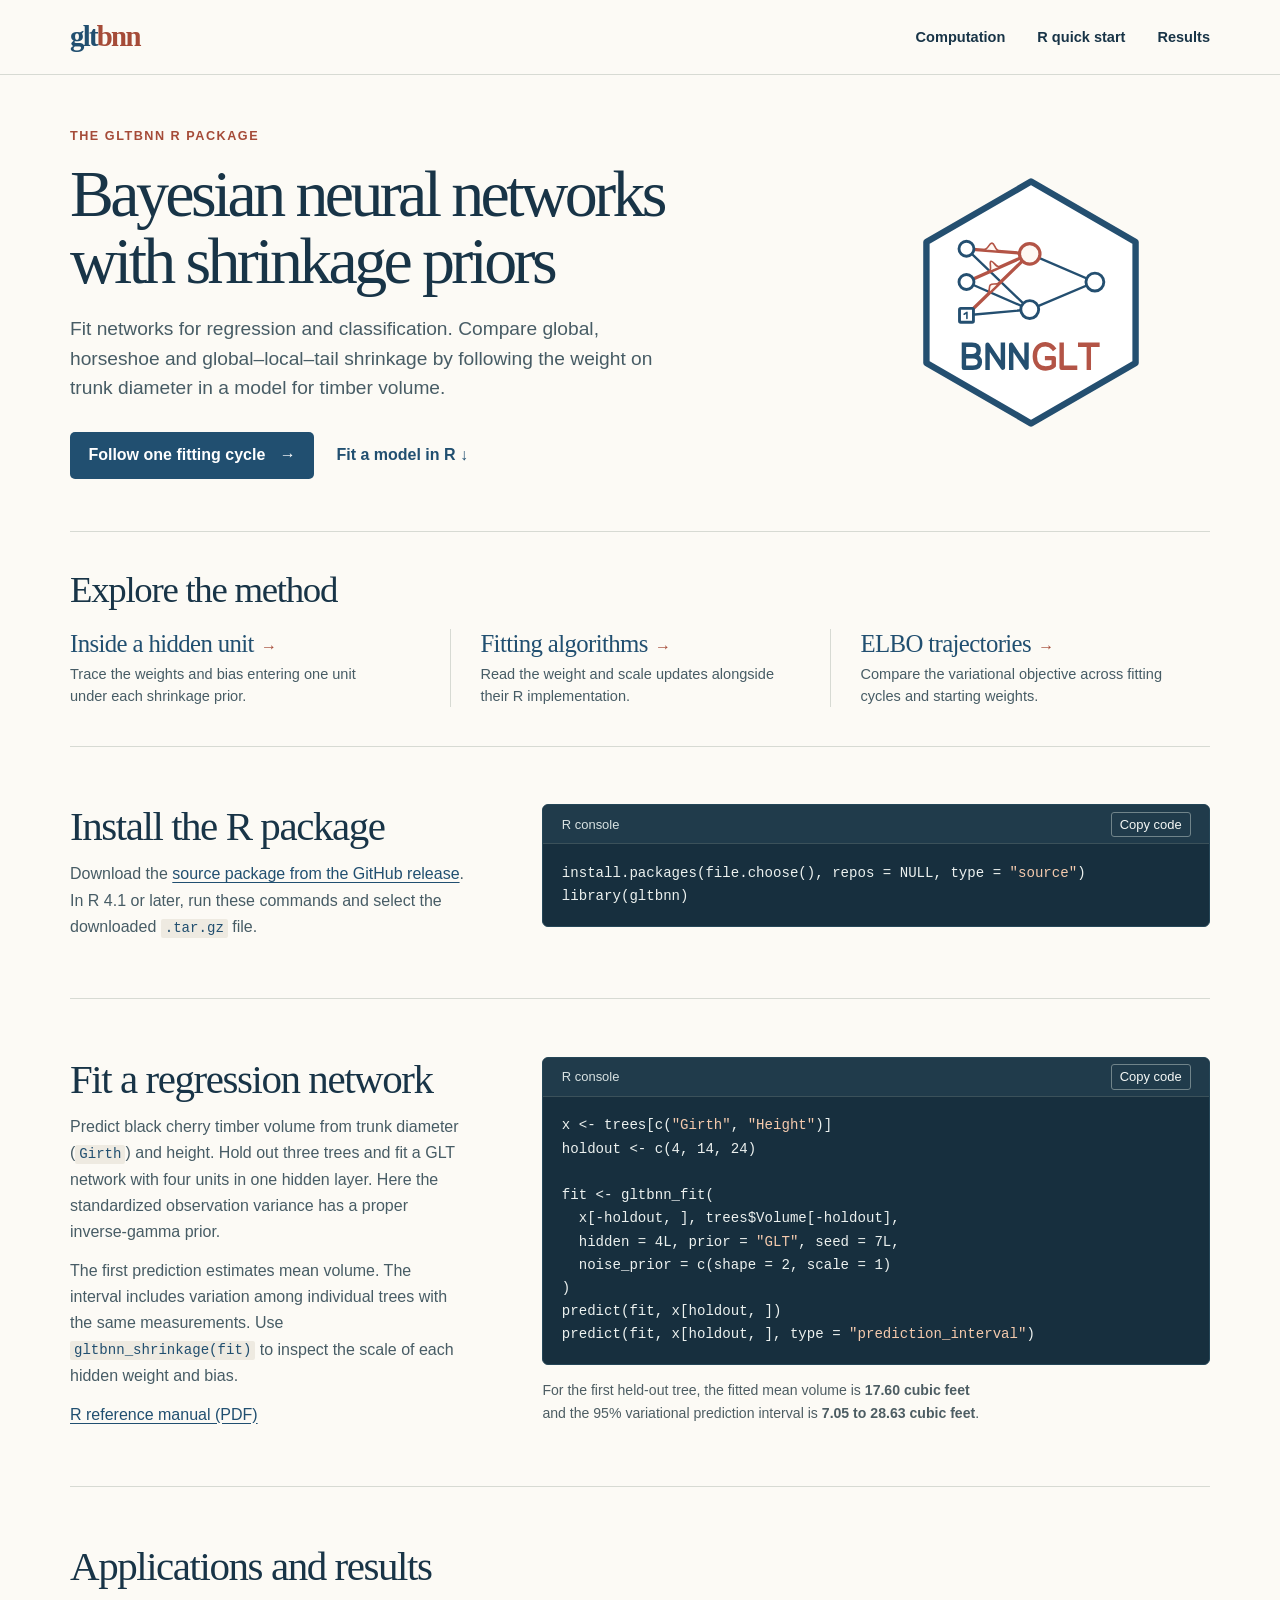
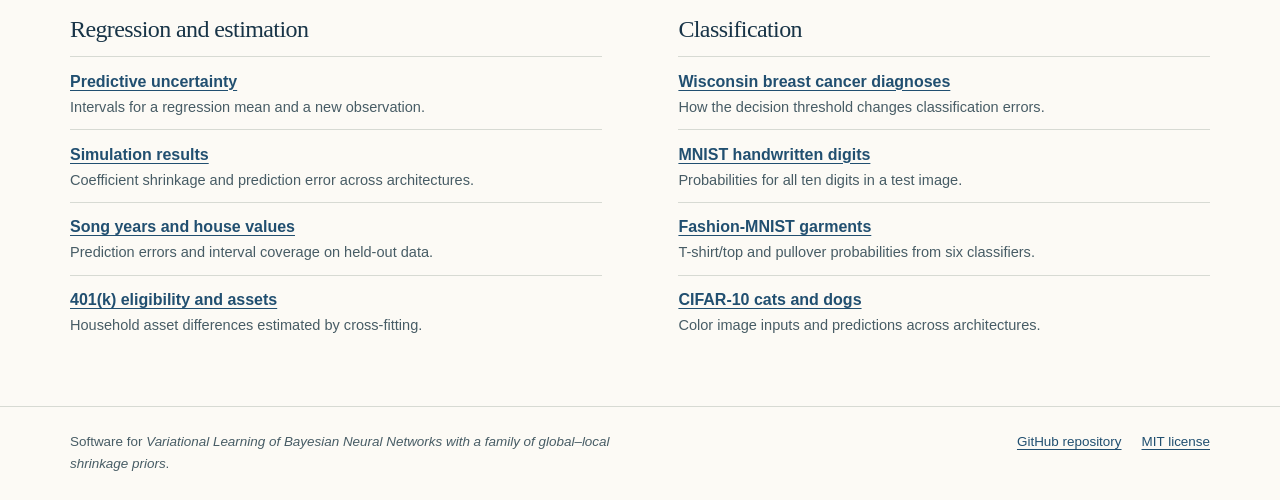
==== commit 22432190: "Guide readers through one variational fitting cycle with recorded R updates" ====
--- a/docs/index.html
+++ b/docs/index.html
@@ -3,10 +3,11 @@
 <head>
   <meta charset="utf-8">
   <meta name="viewport" content="width=device-width, initial-scale=1">
-  <meta name="description" content="Fit Bayesian neural networks with shrinkage on individual weights and biases in R. Explore Gaussian regression, binary classification and handwritten digit recognition.">
+  <meta name="description" content="Follow a Bayesian neural network through one variational fitting cycle, run the gltbnn R package, and explore its regression and classification results.">
   <title>gltbnn · Bayesian neural networks in R</title>
   <link rel="icon" href="assets/mark.svg" type="image/svg+xml">
   <link rel="stylesheet" href="package.css">
+  <link rel="stylesheet" href="home.css">
 </head>
 <body>
 <a class="skip" href="#content">Skip to content</a>
@@ -14,11 +15,9 @@
   <div class="wrap bar-inner">
     <a class="wordmark" href="./" aria-label="gltbnn home">glt<span>bnn</span></a>
     <nav aria-label="Main navigation">
-      <a href="#install">Install</a>
-      <a href="#example">Example</a>
       <a href="computation/">Computation</a>
-      <a href="#illustrations">Illustrations</a>
-      <a href="https://github.com/yain22/Bayesian_NN_GLT">GitHub <span aria-hidden="true">↗</span></a>
+      <a href="#install">R quick start</a>
+      <a href="#illustrations">Results</a>
     </nav>
   </div>
 </header>
@@ -26,20 +25,29 @@
 <main id="content" class="wrap">
   <section class="hero" aria-labelledby="hero-title">
     <div class="hero-copy">
-      <p class="kicker">R package <span aria-hidden="true">/</span> gltbnn</p>
+      <p class="kicker">The gltbnn R package</p>
       <h1 id="hero-title">Bayesian neural networks with shrinkage priors</h1>
-      <p class="intro">Fit Bayesian networks by variational inference under global (G), horseshoe (GL) or global–local–tail (GLT) shrinkage for continuous, binary or categorical outcomes. Explore how a fitted network predicts timber volume, distinguishes two diagnoses, or assigns probabilities to handwritten digits.</p>
+      <p class="intro">Fit networks for regression and classification. Compare global, horseshoe and global–local–tail shrinkage by following the weight on trunk diameter in a model for timber volume.</p>
       <div class="actions">
-        <a class="button" href="#install">Install gltbnn <span aria-hidden="true">↓</span></a>
-        <a class="text-link" href="#example">Fit your first model <span aria-hidden="true">→</span></a>
+        <a class="button" href="computation/cycle.html">Follow one fitting cycle <span aria-hidden="true">→</span></a>
+        <a class="text-link" href="#install">Fit a model in R <span aria-hidden="true">↓</span></a>
       </div>
     </div>
     <div class="hero-mark"><img src="assets/mark.svg" width="360" height="408" alt="BNN GLT hexagon showing three connections entering one hidden unit"></div>
   </section>
 
+  <section class="method-section" aria-labelledby="method-title">
+    <h2 id="method-title">Explore the method</h2>
+    <div class="method-links">
+      <a href="illustration/"><h3>Inside a hidden unit <span aria-hidden="true">→</span></h3><p>Trace the weights and bias entering one unit under each shrinkage prior.</p></a>
+      <a href="computation/algorithms.html"><h3>Fitting algorithms <span aria-hidden="true">→</span></h3><p>Read the weight and scale updates alongside their R implementation.</p></a>
+      <a href="computation/elbo-replay.html"><h3>ELBO trajectories <span aria-hidden="true">→</span></h3><p>Compare the variational objective across fitting cycles and starting weights.</p></a>
+    </div>
+  </section>
+
   <section id="install" class="section-grid" aria-labelledby="install-title">
-    <div><h2 id="install-title">Installation</h2>
-      <p>Download the <a href="https://github.com/yain22/Bayesian_NN_GLT/releases/latest">source package from the GitHub release</a>. Run the code in R&nbsp;4.1 or later and select the downloaded <code>.tar.gz</code> file.</p>
+    <div><h2 id="install-title">Install the R package</h2>
+      <p>Download the <a href="https://github.com/yain22/Bayesian_NN_GLT/releases/latest">source package from the GitHub release</a>. In R&nbsp;4.1 or later, run these commands and select the downloaded <code>.tar.gz</code> file.</p>
     </div>
     <div class="codebox">
       <div class="codebar"><span>R console</span><button class="copy" hidden type="button" data-code="install-code">Copy code</button></div>
@@ -50,9 +58,9 @@
 
   <section id="example" class="section-grid" aria-labelledby="example-title">
     <div><h2 id="example-title">Fit a regression network</h2>
-      <p>Predict black cherry timber volume from trunk diameter (the <code>Girth</code> column) and height. Set aside three trees, then fit a GLT network with four neurons in one hidden layer.</p>
-      <p>This example gives the standardized observation variance a proper inverse-gamma prior. <code>predict()</code> estimates mean volume. A prediction interval also includes variation among individual trees with the same measurements.</p>
-      <p><code>gltbnn_shrinkage(fit)</code> reports the fitted scale of each hidden weight and bias. The <a href="reference.pdf">R reference manual</a> gives the equations, arguments, and return values.</p>
+      <p>Predict black cherry timber volume from trunk diameter (<code>Girth</code>) and height. Hold out three trees and fit a GLT network with four units in one hidden layer. Here the standardized observation variance has a proper inverse-gamma prior.</p>
+      <p>The first prediction estimates mean volume. The interval includes variation among individual trees with the same measurements. Use <code>gltbnn_shrinkage(fit)</code> to inspect the scale of each hidden weight and bias.</p>
+      <p><a href="reference.pdf">R reference manual (PDF)</a></p>
     </div>
     <div>
       <div class="codebox">
@@ -73,41 +81,31 @@
   </section>
 
   <section id="illustrations" class="illustrations" aria-labelledby="illustrations-title">
-    <h2 id="illustrations-title">Interactive illustrations</h2>
-    <div class="illustration-grid">
-      <a href="illustration/" class="topic">
-        <h3>Inside a hidden unit <span aria-hidden="true">↗</span></h3>
-        <p>Select a hidden unit and trace its individual incoming coefficients through the original and parameter-expanded priors. Compare conditional weight densities and coefficient-scale tail probabilities.</p>
-      </a>
-      <a href="prediction/" class="topic">
-        <h3>Predictive uncertainty <span aria-hidden="true">↗</span></h3>
-        <p>Inspect the fitted scales of the weights and biases in an eight-unit network. Compare uncertainty about the regression function with uncertainty about a future observation.</p>
-      </a>
-      <a href="classification/#binary" class="topic">
-        <h3>Binary outcomes <span aria-hidden="true">↗</span></h3>
-        <p>Fit a Bernoulli model to the Wisconsin diagnostic data. Move the probability threshold and see which errors change among the held-out diagnoses.</p>
-      </a>
-      <a href="classification/#mnist" class="topic">
-        <h3>Recognizing handwritten digits <span aria-hidden="true">↗</span></h3>
-        <p>Select a held-out MNIST image and compare its recorded digit with the probabilities the fitted network assigns to all ten classes.</p>
-      </a>
-      <a href="classification/fashion/" class="topic">
-        <h3>T-shirts and pullovers <span aria-hidden="true">↗</span></h3>
-        <p>Select a grayscale Fashion-MNIST image and compare the class probabilities from six fully connected classifiers.</p>
-      </a>
-      <a href="classification/cifar/" class="topic">
-        <h3>Cats and dogs in CIFAR-10 <span aria-hidden="true">↗</span></h3>
-        <p>Trace a color pixel into a network input, compare cat and dog probabilities, and explore the test results for all six classifiers and six architectures.</p>
-      </a>
-      <a href="study/" class="topic">
-        <h3>Shrinkage in the simulations <span aria-hidden="true">↗</span></h3>
-        <p>Choose a design and network architecture. Compare scales on active and inactive predictor connections, then inspect paired differences in held-out prediction error.</p>
-      </a>
+    <h2 id="illustrations-title">Applications and results</h2>
+    <div class="results-groups">
+      <div>
+        <h3>Regression and estimation</h3>
+        <ul>
+          <li><a href="prediction/">Predictive uncertainty</a> <span>Intervals for a regression mean and a new observation.</span></li>
+          <li><a href="study/">Simulation results</a> <span>Coefficient shrinkage and prediction error across architectures.</span></li>
+          <li><a href="study/#downloads">Song years and house values</a> <span>Prediction errors and interval coverage on held-out data.</span></li>
+          <li><a href="study/#causal-inference">401(k) eligibility and assets</a> <span>Household asset differences estimated by cross-fitting.</span></li>
+        </ul>
+      </div>
+      <div>
+        <h3>Classification</h3>
+        <ul>
+          <li><a href="classification/#binary">Wisconsin breast cancer diagnoses</a> <span>How the decision threshold changes classification errors.</span></li>
+          <li><a href="classification/#mnist">MNIST handwritten digits</a> <span>Probabilities for all ten digits in a test image.</span></li>
+          <li><a href="classification/fashion/">Fashion-MNIST garments</a> <span>T-shirt/top and pullover probabilities from six classifiers.</span></li>
+          <li><a href="classification/cifar/">CIFAR-10 cats and dogs</a> <span>Color image inputs and predictions across architectures.</span></li>
+        </ul>
+      </div>
     </div>
   </section>
 </main>
 
-<footer><div class="wrap footer-inner"><p>Software for <cite>Variational Learning of Bayesian Neural Networks with a family of global–local shrinkage priors</cite>.</p><a href="https://github.com/yain22/Bayesian_NN_GLT/blob/main/LICENSE.md">MIT license</a></div></footer>
+<footer><div class="wrap footer-inner"><p>Software for <cite>Variational Learning of Bayesian Neural Networks with a family of global–local shrinkage priors</cite>.</p><div class="footer-links"><a href="https://github.com/yain22/Bayesian_NN_GLT">GitHub repository</a><a href="https://github.com/yain22/Bayesian_NN_GLT/blob/main/LICENSE.md">MIT license</a></div></div></footer>
 <div id="copy-status" class="sr-only" role="status"></div>
 <script>
   if (navigator.clipboard) {
--- a/docs/home.css
+++ b/docs/home.css
@@ -0,0 +1,135 @@
+.hero {
+  padding-block: clamp(2.25rem, 4vw, 3.6rem);
+}
+.hero h1 {
+  max-width: 22ch;
+  font-size: clamp(2.7rem, 5.15vw, 4.6rem);
+}
+.hero .intro {
+  max-width: 58ch;
+}
+.method-section {
+  border-block-start: 1px solid var(--rule);
+  padding-block: clamp(1.7rem, 3vw, 2.6rem);
+}
+.method-section h2 {
+  font-size: clamp(1.7rem, 2.9vw, 2.3rem);
+}
+.method-links {
+  display: grid;
+  grid-template-columns: repeat(3, minmax(0, 1fr));
+  margin-top: 1.15rem;
+}
+.method-links a {
+  min-width: 0;
+  text-decoration: none;
+}
+.method-links a:not(:first-child) {
+  padding-inline-start: clamp(1rem, 2.3vw, 2.1rem);
+  border-inline-start: 1px solid var(--rule);
+}
+.method-links a:not(:last-child) {
+  padding-inline-end: clamp(1rem, 2.3vw, 2.1rem);
+}
+.method-links h3 {
+  justify-content: start;
+  align-items: baseline;
+  gap: .45rem;
+  color: var(--navy);
+  font-size: clamp(1.22rem, 2vw, 1.55rem);
+}
+.method-links h3 span {
+  color: var(--rust);
+  font: 1rem var(--sans);
+}
+.method-links a:hover h3,
+.method-links a:focus-visible h3 {
+  color: var(--rust);
+  text-decoration: underline;
+}
+.method-links p,
+.results-groups li span {
+  color: var(--muted);
+  font-size: .91rem;
+  line-height: 1.48;
+}
+.method-links p {
+  margin: .35rem 0 0;
+  max-width: 39ch;
+}
+.results-groups {
+  display: grid;
+  grid-template-columns: repeat(2, minmax(0, 1fr));
+  gap: clamp(2rem, 6vw, 5rem);
+  margin-top: 1.6rem;
+}
+.results-groups h3 {
+  font-size: 1.5rem;
+}
+.results-groups ul {
+  margin: .8rem 0 0;
+  padding: 0;
+  list-style: none;
+}
+.results-groups li {
+  padding-block: .7rem;
+  border-block-start: 1px solid var(--rule);
+}
+.results-groups li a {
+  font-weight: 600;
+}
+.results-groups li span {
+  display: block;
+  margin-block-start: .1rem;
+}
+.footer-links {
+  display: flex;
+  gap: 1.25rem;
+}
+@media (max-width: 660px) {
+  .method-links, .results-groups {
+    grid-template-columns: 1fr;
+    gap: 0;
+  }
+  .method-links {
+    margin-top: .5rem;
+  }
+  .method-links a,
+  .method-links a:not(:first-child),
+  .method-links a:not(:last-child) {
+    padding: .65rem 0;
+    border-inline-start: 0;
+  }
+  .method-links a + a {
+    border-block-start: 1px solid var(--rule);
+  }
+  .method-links p {
+    max-width: none;
+  }
+  .results-groups > div + div {
+    margin-top: 1.5rem;
+  }
+}
+@media (max-width: 560px) {
+  .bar-inner {
+    gap: .8rem 1.2rem;
+  }
+  .hero .kicker {
+    margin-bottom: 1rem;
+  }
+  .hero-mark {
+    display: none;
+  }
+  .hero h1 {
+    font-size: clamp(2.35rem, 8.6vw, 3rem);
+  }
+}
+@media (max-width: 360px) {
+  .hero {
+    padding-top: 1.4rem;
+  }
+  .hero .intro {
+    font-size: 1rem;
+    line-height: 1.45;
+  }
+}
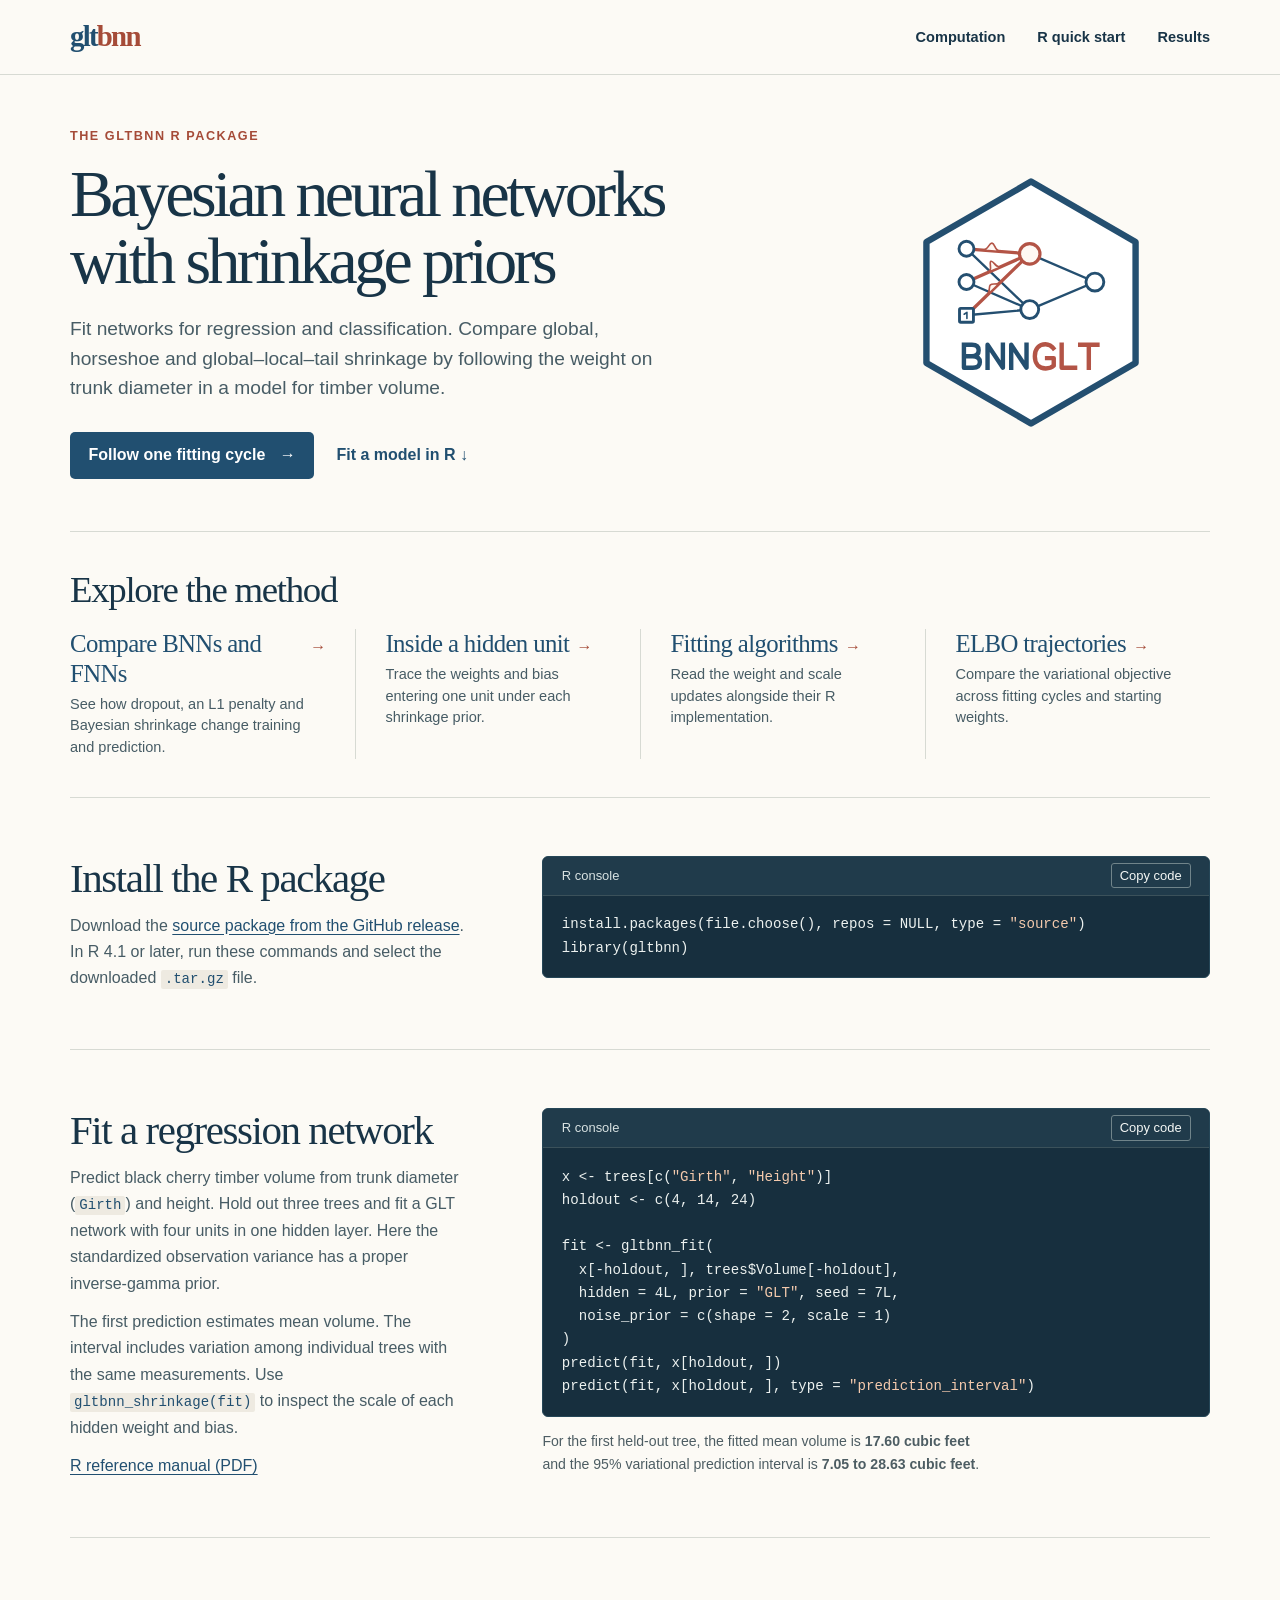
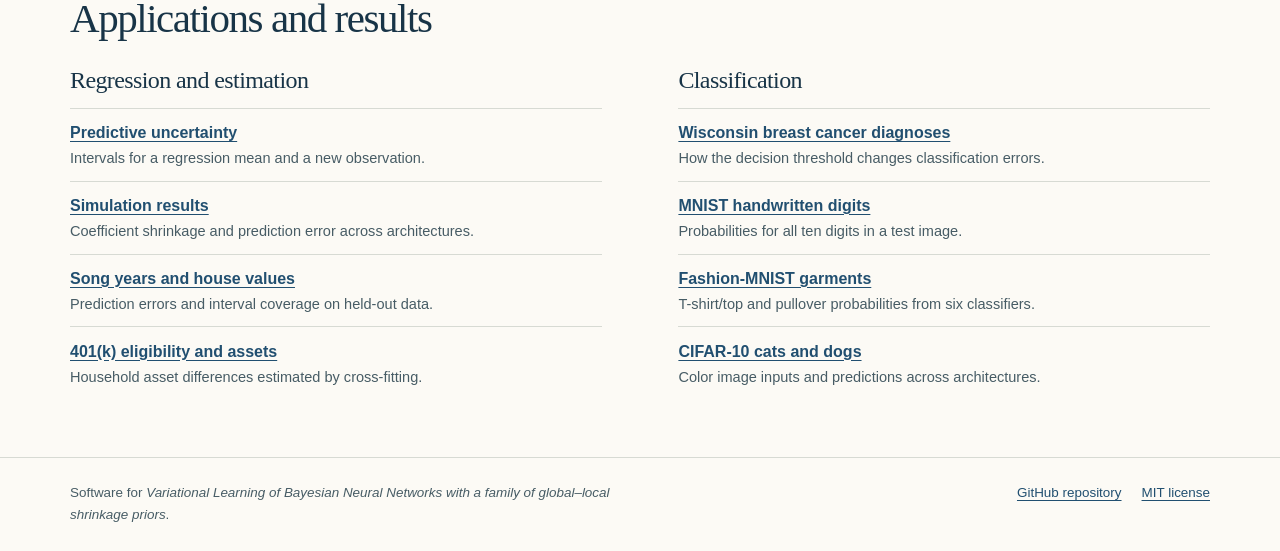
==== commit 6838e15a: "Compare regularization during training and prediction in six matched networks" ====
--- a/docs/index.html
+++ b/docs/index.html
@@ -39,6 +39,7 @@
   <section class="method-section" aria-labelledby="method-title">
     <h2 id="method-title">Explore the method</h2>
     <div class="method-links">
+      <a href="computation/regularization.html"><h3>Compare BNNs and FNNs <span aria-hidden="true">→</span></h3><p>See how dropout, an L1 penalty and Bayesian shrinkage change training and prediction.</p></a>
       <a href="illustration/"><h3>Inside a hidden unit <span aria-hidden="true">→</span></h3><p>Trace the weights and bias entering one unit under each shrinkage prior.</p></a>
       <a href="computation/algorithms.html"><h3>Fitting algorithms <span aria-hidden="true">→</span></h3><p>Read the weight and scale updates alongside their R implementation.</p></a>
       <a href="computation/elbo-replay.html"><h3>ELBO trajectories <span aria-hidden="true">→</span></h3><p>Compare the variational objective across fitting cycles and starting weights.</p></a>
--- a/docs/home.css
+++ b/docs/home.css
@@ -17,7 +17,7 @@
 }
 .method-links {
   display: grid;
-  grid-template-columns: repeat(3, minmax(0, 1fr));
+  grid-template-columns: repeat(4, minmax(0, 1fr));
   margin-top: 1.15rem;
 }
 .method-links a {
@@ -86,6 +86,16 @@
   display: flex;
   gap: 1.25rem;
 }
+@media (min-width: 661px) and (max-width: 1000px) {
+  .method-links {
+    grid-template-columns: repeat(2, minmax(0, 1fr));
+    row-gap: 1.2rem;
+  }
+  .method-links a:nth-child(3) {
+    padding-inline-start: 0;
+    border-inline-start: 0;
+  }
+}
 @media (max-width: 660px) {
   .method-links, .results-groups {
     grid-template-columns: 1fr;
